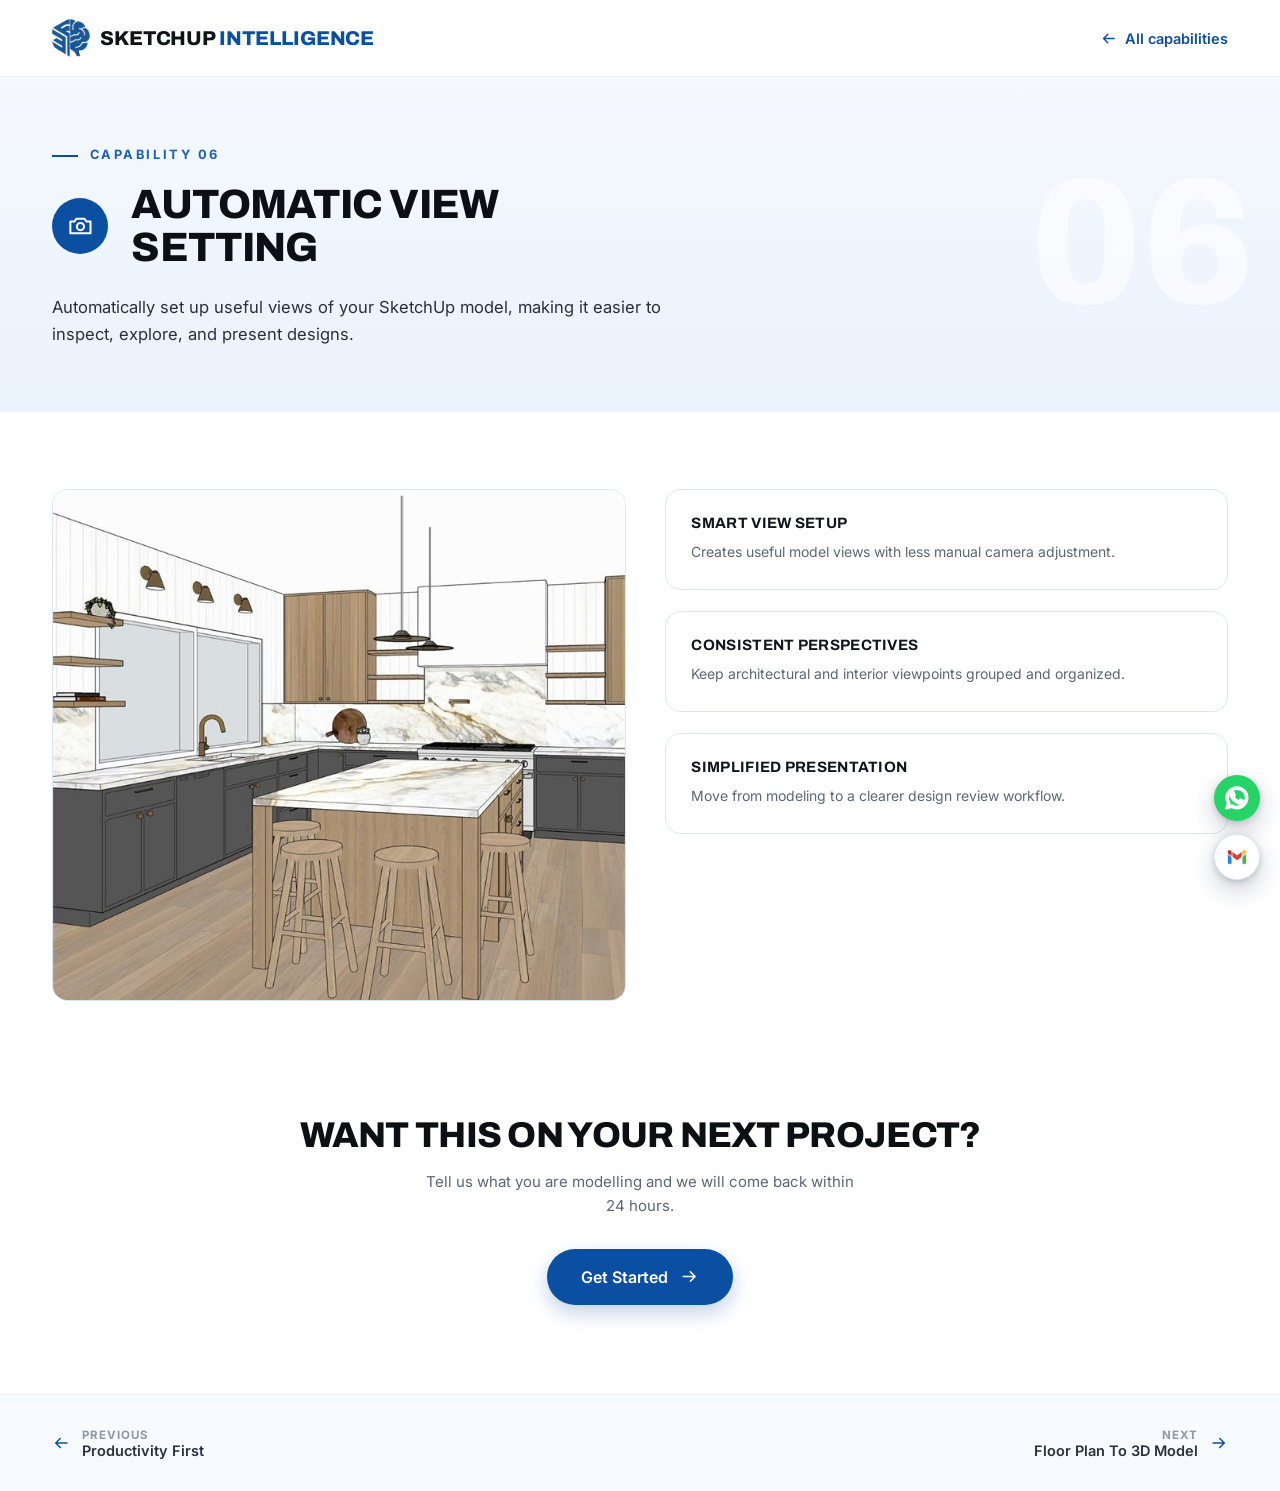
==== capabilities/automatic-view-setting.html @ 6b57ba0d "Use the real WhatsApp and Gmail marks on the shortcuts Both icons now carry their own logo at its ow" ====
<!DOCTYPE html>
<html lang="en">
<head>
<meta charset="UTF-8" />
<meta name="viewport" content="width=device-width, initial-scale=1" />
<title>Automatic View Setting — SketchUp Intelligence</title>
<meta name="description" content="Automatically set up useful views of your SketchUp model, making it easier to inspect, explore, and present designs." />
<link rel="preconnect" href="https://fonts.googleapis.com" />
<link rel="preconnect" href="https://fonts.gstatic.com" crossorigin />
<link href="https://fonts.googleapis.com/css2?family=Archivo:wght@600;700;800;900&family=Inter:wght@400;500;600;700&display=swap" rel="stylesheet" />
<link rel="stylesheet" href="../styles.css" />
<script>
/* Hide reveal targets only while scripting is actually working. If app.js
   never initialises, drop the flag so nothing stays stuck at opacity 0. */
(function (d, w) {
  d.documentElement.className += ' js-reveal';
  w.addEventListener('load', function () {
    setTimeout(function () {
      if (!w.__revealReady) d.documentElement.classList.remove('js-reveal');
    }, 400);
  });
})(document, window);
</script>
</head>
<body class="subpage">

  <header class="sub-header">
    <a class="logo" href="../index.html" data-reveal>
      <img src="../assets/logo.png" alt="" />
      <span class="logo-text">SKETCHUP <span>INTELLIGENCE</span></span>
    </a>

    <a class="back-link" href="../index.html#capabilities" aria-label="Back to all capabilities">
      <svg viewBox="0 0 24 24" aria-hidden="true"><path d="M20 12H5M11 18l-6-6 6-6" /></svg>
      <span>All capabilities</span>
    </a>
  </header>

  <main>
    <section class="cap-hero">
      <span class="cap-watermark" aria-hidden="true">06</span>
      <div class="shell">
        <p class="section-eyebrow" data-reveal><i class="dash"></i>Capability 06</p>
        <div class="cap-head" data-reveal>
          <span class="badge cap-badge">
            <svg viewBox="0 0 24 24" aria-hidden="true"><path d="M3 8.5h3.5L8.5 6h7l2 2.5H21V19H3z" /><circle cx="12" cy="13" r="3.2" /></svg>
          </span>
          <h1 class="section-title">Automatic View Setting</h1>
        </div>
        <p class="cap-lead" data-reveal>Automatically set up useful views of your SketchUp model, making it easier to inspect, explore, and present designs.</p>
      </div>
    </section>

    <section class="cap-body">
      <div class="shell">
        <div class="cap-split">
          <figure class="cap-shot" data-reveal="left">
            <img src="../assets/cap-view-setting.jpg" alt="An interior view of a modelled kitchen, framed ready for presentation" />
          </figure>
          <div class="cap-points is-stacked">
            <article class="cap-point" data-reveal="right">
              <h2>Smart View Setup</h2>
              <p>Creates useful model views with less manual camera adjustment.</p>
            </article>
            <article class="cap-point" data-reveal="right">
              <h2>Consistent Perspectives</h2>
              <p>Keep architectural and interior viewpoints grouped and organized.</p>
            </article>
            <article class="cap-point" data-reveal="right">
              <h2>Simplified Presentation</h2>
              <p>Move from modeling to a clearer design review workflow.</p>
            </article>
          </div>
        </div>
      </div>
    </section>

    <section class="cap-cta">
      <div class="shell">
        <h2 data-reveal>Want this on your next project?</h2>
        <p data-reveal>Tell us what you are modelling and we will come back within 24 hours.</p>
        <a class="btn btn-primary cap-cta-btn" data-reveal href="../index.html#get-started">
          Get Started
          <svg viewBox="0 0 24 24" aria-hidden="true"><path d="M4 12h15M13 6l6 6-6 6" /></svg>
        </a>
      </div>
    </section>

    <nav class="cap-nav">
      <div class="shell">
        <a class="cap-nav-link prev" href="productivity-first.html" data-reveal="left">
          <svg viewBox="0 0 24 24" aria-hidden="true"><path d="M20 12H5M11 18l-6-6 6-6" /></svg>
          <span><em>Previous</em>Productivity First</span>
        </a>
        <a class="cap-nav-link next" href="floor-plan-to-3d-model.html" data-reveal="right">
          <span><em>Next</em>Floor Plan To 3D Model</span>
          <svg viewBox="0 0 24 24" aria-hidden="true"><path d="M4 12h15M13 6l6 6-6 6" /></svg>
        </a>
      </div>
    </nav>
  </main>

  <!-- Floating contact shortcuts, fixed bottom-right on every page.
       WhatsApp is an icon rather than a link until a number exists. -->
  <div class="quick-contact">
    <span class="qc-btn qc-whatsapp" role="img" aria-label="WhatsApp">
      <svg viewBox="0 0 24 24" aria-hidden="true">
        <path fill="#fff" d="M17.47 14.38c-.3-.15-1.75-.86-2.02-.96-.27-.1-.47-.15-.66.15-.2.29-.76.96-.94 1.16-.17.2-.34.22-.64.08-.3-.15-1.25-.46-2.39-1.47-.88-.79-1.48-1.76-1.65-2.05-.17-.3-.02-.46.13-.6.13-.14.3-.35.45-.53.15-.17.2-.29.3-.49.1-.2.05-.37-.02-.52-.08-.15-.67-1.6-.92-2.19-.24-.58-.49-.5-.67-.51h-.57c-.2 0-.52.07-.79.37-.27.3-1.04 1.01-1.04 2.47s1.06 2.87 1.21 3.07c.15.2 2.09 3.19 5.07 4.47.71.3 1.26.49 1.69.63.71.22 1.36.19 1.87.12.57-.09 1.75-.72 1.99-1.41.25-.69.25-1.28.18-1.4-.08-.12-.27-.2-.57-.34z"/>
        <path fill="#fff" d="M12.04 2C6.58 2 2.13 6.45 2.13 11.91c0 1.76.46 3.45 1.32 4.96L2 22l5.25-1.38a9.9 9.9 0 0 0 4.79 1.22h.01c5.46 0 9.9-4.45 9.9-9.91 0-2.65-1.03-5.14-2.9-7.01A9.82 9.82 0 0 0 12.04 2zm0 18.13h-.01a8.2 8.2 0 0 1-4.19-1.15l-.3-.18-3.11.82.83-3.04-.2-.31a8.17 8.17 0 0 1-1.25-4.36c0-4.54 3.7-8.24 8.24-8.24 2.2 0 4.27.86 5.82 2.42a8.19 8.19 0 0 1 2.41 5.83c0 4.54-3.7 8.21-8.24 8.21z"/>
      </svg>
    </span>

    <a class="qc-btn qc-mail" href="../index.html#get-started" aria-label="Email us">
      <svg viewBox="0 0 48 48" aria-hidden="true">
        <path fill="#4caf50" d="M45 16.2l-5 2.75-5 4.75V40h7a3 3 0 0 0 3-3V16.2z"/>
        <path fill="#1e88e5" d="M3 16.2l3.61 1.71L13 23.7V40H6a3 3 0 0 1-3-3V16.2z"/>
        <path fill="#e53935" d="M35 11.2L24 19.45 13 11.2l-1 5.8 1 6.7 11 8.25 11-8.25 1-6.7z"/>
        <path fill="#c62828" d="M3 12.3v3.9l10 7.5V11.2L9.88 8.86A4.3 4.3 0 0 0 7.3 8 4.3 4.3 0 0 0 3 12.3z"/>
        <path fill="#fbc02d" d="M45 12.3v3.9l-10 7.5V11.2l3.12-2.34A4.3 4.3 0 0 1 40.7 8 4.3 4.3 0 0 1 45 12.3z"/>
      </svg>
    </a>
  </div>

  <script src="../app.js"></script>
</body>
</html>
---- styles.css ----
/* ============================================================
   SketchUp Intelligence — landing page
   Reference composition: 1672 x 941.
   `--s` is a scaling unit: every measurement is authored in
   reference pixels as calc(N * var(--s)), so the layout is
   pixel-exact at 1672px and scales proportionally below it.
   ============================================================ */

:root {
  --s: 1px;

  --blue: #0b4fa2;
  --blue-deep: #0a4890;
  --blue-soft: #1a5fb4;
  --badge-bg: #e3eefb;
  --ink: #101418;
  --ink-soft: #2b3038;
  --line: #d9e3f0;

  /* Motion tokens.
     --ease-settle approximates a critically damped spring: it leaves fast
     and eases to rest without overshoot, which is the default Apple reaches
     for on anything that is not carrying a gesture's momentum.
     --ease-soften is its mirror, for the return leg of a reversible
     transition, so out retraces in.
     Durations stand in for "response": ~0.3-0.4s for UI, faster for a press
     because feedback on pointer-down has to feel immediate. */
  --ease-settle: cubic-bezier(0.32, 0.72, 0, 1);
  --ease-soften: cubic-bezier(1, 0, 0.68, 0.28);
  --press: 110ms;
  --quick: 200ms;
  --base: 340ms;
  --slow: 560ms;
  --cross: 1200ms;   /* the claim cards crossing - long enough to follow */
}

@media (max-width: 1680px) {
  :root { --s: calc(100vw / 1672); }
}

* { box-sizing: border-box; }

html, body { margin: 0; padding: 0; }

html {
  /* stop iOS inflating body text when a phone is rotated */
  -webkit-text-size-adjust: 100%;
  text-size-adjust: 100%;
  scroll-behavior: smooth;
}

@media (prefers-reduced-motion: reduce) {
  html { scroll-behavior: auto; }
}

img { max-width: 100%; }

body {
  font-family: "Inter", system-ui, -apple-system, "Segoe UI", sans-serif;
  color: var(--ink);
  background: #fff;
  -webkit-font-smoothing: antialiased;
  text-rendering: optimizeLegibility;
  /* let the face pick its optical size where it offers one */
  font-optical-sizing: auto;
}

a { text-decoration: none; color: inherit; }

/* Interactive baseline.
   touch-action removes the legacy tap delay so a press registers at once,
   and the tap highlight goes because we draw our own press state below. */
a, button, input, textarea, select, summary, [role="button"] {
  touch-action: manipulation;
  -webkit-tap-highlight-color: transparent;
}

/* Feedback on pointer-DOWN, not release: the press is the moment the user
   is asking "did that land?". Scale is compositor-only, so it is free. */
/* Buttons only - the content cards below stay selectable so their text
   can still be copied. */
.btn,
.closing-btn,
.modal-submit,
.fcard-go,
.modal-close,
.logo {
  -webkit-user-select: none;
  user-select: none;
}

.btn:active,
.closing-btn:active,
.modal-submit:active,
.fcard-go:active {
  transform: scale(0.96);
  transition-duration: var(--press);
}

.fcard:active,
.claim:active,
.cap-point:active {
  transform: scale(0.992);
  transition-duration: var(--press);
}

.logo:active,
.back-link:active,
.cap-nav-link:active,
.modal-close:active {
  transform: scale(0.97);
  transition: transform var(--press) var(--ease-settle);
}

/* A visible ring for keyboard users only, never on mouse press. */
:focus-visible {
  outline: 2px solid var(--blue);
  outline-offset: 3px;
  border-radius: 4px;
}

.closing-btn:focus-visible,
.site-footer .logo:focus-visible { outline-color: #fff; }

/* form fields already show focus through their border and ring - a second
   outline on top would be two indicators for one state */
.field input:focus-visible,
.field textarea:focus-visible { outline: none; }

svg {
  fill: none;
  stroke: currentColor;
  stroke-width: 1.8;
  stroke-linecap: round;
  stroke-linejoin: round;
}

/* ---------------- page shell ---------------- */

.page {
  position: relative;
  width: 100%;
  height: calc(860 * var(--s));
  overflow: hidden;
  background: #fff;
}

.bg-curves {
  position: absolute;
  inset: 0;
  width: 100%;
  height: 100%;
  z-index: 0;
}

.bg-curves path { stroke: none; }

.hero-art {
  position: absolute;
  top: 0;
  right: 0;
  width: calc(937 * var(--s));
  z-index: 1;
  pointer-events: none;
}

/* the artwork keeps the original 937x795 slot; the portrait source is
   cropped to fill it, biased downward so the window and seating both read */
.hero-art .backdrop {
  display: block;
  width: 100%;
  aspect-ratio: 937 / 795;
  object-fit: cover;
  object-position: center 62%;
  /* soft fade into the white page, as the previous artwork had */
  -webkit-mask-image: linear-gradient(to right, transparent 0, #000 calc(90 * var(--s)));
  mask-image: linear-gradient(to right, transparent 0, #000 calc(90 * var(--s)));
}

/* The mascot lives in the copy column now, so that on narrow screens it can
   simply follow the button. On desktop it is lifted out of the flow and
   placed against the artwork's left edge, on the same ground line as before:
   x 568 = the artwork's left edge (735) minus his width (167), and
   y 485 = the artwork's base (795) minus his height (310). */
.hero .mascot {
  position: absolute;
  left: calc(568 * var(--s));
  top: calc(485 * var(--s));
  width: calc(167 * var(--s));
  height: auto;
}

/* ---------------- header ---------------- */

.header {
  position: absolute;
  top: 0;
  left: 0;
  right: 0;
  z-index: 5;
  display: flex;
  align-items: center;
  height: calc(128 * var(--s));
  padding: 0 calc(68 * var(--s));
}

.logo {
  display: flex;
  align-items: center;
  gap: calc(14 * var(--s));
  margin-right: auto;
  font-family: "Archivo", sans-serif;
  font-weight: 800;
  font-size: calc(29 * var(--s));
  letter-spacing: -0.007em;
  color: var(--ink);
  white-space: nowrap;
}

.logo img {
  width: calc(58 * var(--s));
  height: calc(58 * var(--s));
  object-fit: contain;
  flex: none;
}

.logo-text span { color: var(--blue); }

/* ---------------- buttons ---------------- */

.btn {
  display: inline-flex;
  align-items: center;
  justify-content: center;
  gap: calc(14 * var(--s));
  height: calc(62 * var(--s));
  padding: 0 calc(44 * var(--s));
  border-radius: 999px;
  font-size: calc(17 * var(--s));
  font-weight: 600;
  white-space: nowrap;
  cursor: pointer;
  transition: transform var(--quick) var(--ease-settle), box-shadow var(--quick) var(--ease-settle), background-color var(--quick) var(--ease-settle);
}

.btn svg {
  width: calc(20 * var(--s));
  height: calc(20 * var(--s));
  stroke-width: 2;
  flex: none;
}

.btn-primary {
  background: var(--blue);
  color: #fff;
  box-shadow: 0 calc(10 * var(--s)) calc(26 * var(--s)) rgba(11, 79, 162, .26);
}

.btn-primary:hover {
  background: var(--blue-deep);
  transform: translateY(calc(-2 * var(--s)));
  box-shadow: 0 calc(14 * var(--s)) calc(32 * var(--s)) rgba(11, 79, 162, .34);
}

/* ---------------- hero copy ---------------- */

.hero {
  position: relative;
  z-index: 3;
  padding: calc(176 * var(--s)) 0 0 calc(68 * var(--s));
  max-width: calc(760 * var(--s));
}

.eyebrow {
  display: flex;
  align-items: center;
  gap: calc(22 * var(--s));
  margin: 0;
  font-size: calc(14.5 * var(--s));
  font-weight: 700;
  letter-spacing: 0.22em;
  text-transform: uppercase;
  color: var(--blue-soft);
}

.eyebrow .rule {
  width: calc(104 * var(--s));
  height: calc(1.6 * var(--s));
  background: #a9c6e6;
}

h1 {
  margin: calc(26 * var(--s)) 0 0;
  font-family: "Archivo", sans-serif;
  font-weight: 800;
  font-size: calc(81 * var(--s));
  line-height: 1.04;
  letter-spacing: -0.026em;
  text-transform: uppercase;
  color: #0c0f13;
}

h1 em {
  font-style: normal;
  color: var(--blue);
}

.lede {
  margin: calc(24 * var(--s)) 0 0;
  font-size: calc(19 * var(--s));
  line-height: 1.62;
  color: var(--ink-soft);
}

.cta-row {
  display: flex;
  align-items: center;
  gap: calc(28 * var(--s));
  margin-top: calc(34 * var(--s));
}

/* ---------------- icon badge (used by the feature cards) ---------------- */

.badge {
  display: inline-flex;
  align-items: center;
  justify-content: center;
  width: 48px;
  height: 48px;
  border-radius: 50%;
  background: var(--badge-bg);
  color: var(--blue);
  flex: none;
}

.badge svg { width: 23px; height: 23px; }

/* ============================================================
   Tablet / mobile — stacked layout
   ============================================================ */

@media (max-width: 1024px) {
  :root { --s: 1px; }

  /* the desktop composition is absolutely positioned, so on mobile the
     page becomes a flex column and each block is re-ordered explicitly */
  .page {
    display: flex;
    flex-direction: column;
    height: auto;
    /* y stays visible so the sticky header keeps working; x is clipped so
       the artwork's slide-in cannot raise a horizontal scrollbar */
    overflow: visible;
    overflow-x: clip;
    padding-bottom: 56px;
  }

  .bg-curves { display: none; }

  /* on narrow screens the artwork leads, then the copy and the button */
  .header   { order: 1; }
  .hero-art { order: 2; }
  .hero     { order: 3; }

  .header {
    position: sticky;
    top: 0;
    height: 72px;
    padding: 0 20px;
    background: rgba(255, 255, 255, .92);
    backdrop-filter: blur(20px) saturate(180%);
    border-bottom: 1px solid #edf2f8;
  }

  /* min-height only grows the hit area; the header centres it, so nothing moves */
  .logo { font-size: 20px; gap: 10px; min-height: 44px; }
  .logo img { width: 40px; height: 40px; }

  .hero {
    max-width: none;
    padding: 30px 20px 0;   /* sits under the artwork now, not above it */
  }

  .eyebrow {
    font-size: 12px;
    letter-spacing: 0.21em;
    gap: 14px;
  }

  .eyebrow .rule { width: 60px; height: 1.5px; }

  h1 {
    margin-top: 18px;
    font-size: clamp(38px, 10.4vw, 62px);
    letter-spacing: -0.025em;
  }

  h1 br { display: none; }

  .lede {
    margin-top: 18px;
    font-size: 16px;
  }

  .lede br { display: none; }

  .cta-row {
    flex-wrap: wrap;
    gap: 14px;
    margin-top: 28px;
  }

  .btn {
    height: 54px;
    padding: 0 26px;
    font-size: 15px;
  }

  .hero-art {
    position: relative;
    width: 100%;
    max-width: 620px;
    margin: 0 auto;   /* leads the section, so it sits under the header */
  }

  /* centred on mobile, so the one-sided fade would look lopsided */
  .hero-art .backdrop {
    -webkit-mask-image: none;
    mask-image: none;
  }

  /* back into the flow, directly under the Get Started button, centred
     across the column rather than hanging off its left edge */
  .hero .mascot {
    position: static;
    display: block;
    width: clamp(150px, 42vw, 215px);
    margin: clamp(18px, 5vw, 30px) auto 0;
  }

  .badge { width: 42px; height: 42px; }
  .badge svg { width: 20px; height: 20px; }
}

@media (max-width: 480px) {
}

/* small phones: the logo lockup is nowrap, so it sets the minimum width
   the header can take — scale it down rather than let it overflow */
@media (max-width: 420px) {
  .header { padding: 0 16px; }

  .logo { font-size: 16px; gap: 8px; }
  .logo img { width: 32px; height: 32px; }

  .hero { padding: 32px 16px 0; }

  .eyebrow { font-size: 11px; letter-spacing: 0.17em; gap: 10px; }
  .eyebrow .rule { width: 38px; }

  h1 { font-size: clamp(32px, 9.8vw, 44px); }

  .lede { font-size: 15px; margin-top: 16px; }
}

/* narrowest phones: the rule pushes the eyebrow onto a second line */
@media (max-width: 359px) {
  .eyebrow .rule { display: none; }
}

/* ============================================================
   Content sections below the hero

   These use ordinary responsive CSS rather than the hero's fixed
   --s composition. The side gutter is 4.07vw, which is the hero's
   68/1672 gutter expressed as a percentage, so the left edges line
   up with the headline at every width.
   ============================================================ */

/* Horizontal only, deliberately longhand: the `padding` shorthand would also
   zero the top and bottom, silently wiping the vertical padding that
   individual shells (.closing-grid, the footer, the capability nav) set for
   themselves. */
.shell {
  padding-left: clamp(20px, 4.07vw, 68px);
  padding-right: clamp(20px, 4.07vw, 68px);
}

.section-eyebrow {
  margin: 0;
  font-size: clamp(11px, 1vw, 14px);
  font-weight: 700;
  letter-spacing: 0.2em;
  text-transform: uppercase;
  color: var(--blue-soft);
}

.section-title {
  margin: clamp(14px, 1.6vw, 24px) 0 0;
  font-family: "Archivo", sans-serif;
  font-weight: 800;
  font-size: clamp(30px, 4.1vw, 64px);
  line-height: 1.05;
  letter-spacing: -0.022em;
  text-transform: uppercase;
  color: #0c0f13;
}

/* ---------------- 02 · introduction ---------------- */

.intro {
  position: relative;
  /* clip, not hidden: `hidden` would make this a scroll container and the
     pinned .intro-stick inside would have nothing to stick against. */
  overflow: clip;
  padding: clamp(68px, 8.5vw, 136px) 0 clamp(68px, 8vw, 124px);
  background: linear-gradient(180deg, #fff 0%, #fbfdff 62%, #f4f9fe 100%);
}

/* soft blue bloom behind the heading */
.intro-glow {
  position: absolute;
  top: -22%;
  right: -10%;
  width: min(760px, 62vw);
  aspect-ratio: 1;
  border-radius: 50%;
  background: radial-gradient(circle, rgba(11, 79, 162, .13) 0%, rgba(11, 79, 162, 0) 68%);
  pointer-events: none;
}

/* oversized brand mark, barely there */
.intro-mark {
  position: absolute;
  right: clamp(-60px, -3vw, -20px);
  bottom: clamp(-40px, -2vw, -10px);
  width: min(360px, 30vw);
  opacity: .05;
  pointer-events: none;
}

.intro .shell { position: relative; }

/* small rule that leads into the eyebrow */
.section-eyebrow .dash {
  display: inline-block;
  width: clamp(18px, 2vw, 34px);
  height: 2px;
  margin-right: 12px;
  vertical-align: middle;
  background: var(--blue);
}

.intro .section-title em {
  font-style: normal;
  color: var(--blue);
}

.intro-grid {
  display: grid;
  grid-template-columns: minmax(0, 1.05fr) minmax(0, 1fr);
  gap: clamp(24px, 4vw, 72px);
  align-items: start;
}

.intro-body {
  padding-top: clamp(8px, 1.4vw, 20px);
  padding-left: clamp(18px, 1.8vw, 30px);
  border-left: 2px solid #cfe0f5;
}

.intro-body p {
  margin: 0;
  max-width: 56ch;
  font-size: clamp(15px, 1.12vw, 19px);
  line-height: 1.68;
  color: var(--ink-soft);
}

.claims {
  display: grid;
  grid-template-columns: repeat(2, minmax(0, 1fr));
  gap: clamp(14px, 1.5vw, 24px);
  /* reined in from the full shell width - at 1500px the pair was running
     most of the screen, which made two short lines of text look stranded */
  max-width: 1040px;
  /* longhand, not a shorthand - `margin: 0 auto` here would silently wipe
     the top margin the section depends on */
  margin-top: clamp(40px, 5vw, 76px);
  margin-left: auto;
  margin-right: auto;
}

.claim {
  display: flex;
  align-items: center;
  gap: clamp(13px, 1.25vw, 20px);
  margin: 0;
  padding: clamp(17px, 1.65vw, 26px) clamp(18px, 1.8vw, 28px);
  border: 1px solid #dbe6f5;
  border-radius: clamp(12px, 1.05vw, 17px);
  /* a touch of gradient rather than flat white, so the card reads as a
     surface against the section's own wash */
  background: linear-gradient(180deg, #fff 0%, #fafcff 100%);
  /* resting shadow: a hairline to seat it, a wide soft one to float it */
  box-shadow: 0 1px 2px rgba(16, 36, 64, .04), 0 8px 20px rgba(16, 36, 64, .055);
  transition: background-color var(--base) var(--ease-settle), border-color var(--base) var(--ease-settle),
              transform var(--base) var(--ease-settle), box-shadow var(--base) var(--ease-settle);
}

.claim:hover {
  background: #f2f7fe;
  border-color: #b9d2f0;
  transform: translateY(-3px);
  box-shadow: 0 2px 4px rgba(11, 79, 162, .06), 0 16px 34px rgba(11, 79, 162, .13);
}

.claim-icon {
  display: inline-flex;
  align-items: center;
  justify-content: center;
  width: clamp(40px, 2.85vw, 50px);
  height: clamp(40px, 2.85vw, 50px);
  border-radius: 50%;
  /* lit from above, and casting its own small shadow, so the disc sits on
     the card rather than being painted onto it */
  background: linear-gradient(160deg, #1a66c7 0%, var(--blue) 55%, #09407f 100%);
  box-shadow: 0 4px 10px rgba(11, 79, 162, .3);
  color: #fff;
  flex: none;
  transition: transform var(--base) var(--ease-settle), box-shadow var(--base) var(--ease-settle);
}

.claim:hover .claim-icon {
  transform: scale(1.06);
  box-shadow: 0 6px 16px rgba(11, 79, 162, .38);
}

.claim-icon svg {
  width: clamp(19px, 1.4vw, 23px);
  height: clamp(19px, 1.4vw, 23px);
}

.claim h3 {
  margin: 0;
  font-family: "Archivo", sans-serif;
  font-weight: 700;
  font-size: clamp(15px, 1.3vw, 21px);
  line-height: 1.22;
  letter-spacing: -0.012em;
  text-transform: uppercase;
  color: #11161d;
}

/* ---------------- 03 · capabilities ---------------- */

.features {
  padding: clamp(64px, 8vw, 128px) 0 clamp(72px, 9vw, 140px);
  background: linear-gradient(180deg, #f5f9fe 0%, #eef4fc 100%);
}

/* The card stack.
   Cards stay siblings of one another - that is what lets each stay pinned
   while the next scrolls over it, so the pile builds and holds. Each card
   pins a little lower than the one before, leaving its icon and number
   showing. The section heading above is untouched. */
.fgrid {
  display: block;
  max-width: 860px;
  margin: clamp(34px, 4vw, 64px) auto 0;
}


.fcard {
  position: sticky;
  display: flex;
  flex-direction: column;
  /* tight at the top so the icon-and-number row sits inside the strip that
     stays visible once the next card covers this one */
  padding: clamp(18px, 1.7vw, 26px) clamp(28px, 3vw, 52px) clamp(30px, 3vw, 46px);
  /* substantial panels, as in the reference, where each card fills most of
     the viewport rather than reading as a summary tile */
  min-height: clamp(290px, 44vh, 410px);
  margin-bottom: clamp(44px, 5vh, 80px);
  border: 1px solid #dbe6f5;
  border-radius: clamp(14px, 1.2vw, 20px);
  background: #fff;
  /* a resting shadow so each layer separates from the one beneath it */
  box-shadow: 0 -2px 10px rgba(16, 36, 64, .05), 0 16px 38px rgba(16, 36, 64, .10);
  transition: background-color var(--base) var(--ease-settle), border-color var(--base) var(--ease-settle),
              transform var(--base) var(--ease-settle), box-shadow var(--base) var(--ease-settle);
}

.fcard:last-child { margin-bottom: 0; }

/* Each card pins 64px lower than the one before, so the pile shows every
   icon and number down to the live card. Cards deeper in the pile sit
   fractionally smaller so the stacked edges taper away. */
.fcard:nth-child(1) { top: clamp(78px, 11vh, 120px);              transform: scale(.962); }
.fcard:nth-child(2) { top: calc(clamp(78px, 11vh, 120px) +  64px); transform: scale(.970); }
.fcard:nth-child(3) { top: calc(clamp(78px, 11vh, 120px) + 128px); transform: scale(.978); }
.fcard:nth-child(4) { top: calc(clamp(78px, 11vh, 120px) + 192px); transform: scale(.986); }
.fcard:nth-child(5) { top: calc(clamp(78px, 11vh, 120px) + 256px); transform: scale(.993); }
.fcard:nth-child(6) { top: calc(clamp(78px, 11vh, 120px) + 320px); transform: none; }

/* after the per-card rules so it wins */
.fgrid .fcard:hover { transform: scale(1) translateY(-4px); }

/* Alternating tone. In the reference the cards run light, dark, light, and
   that contrast is what makes the layers legible as they pile up - six
   identical white panels read as blank strips. These are the brand blue and
   white, so the palette does not change. */
.fcard:nth-child(even) {
  background: var(--blue);
  border-color: var(--blue);
}

.fcard:nth-child(even) h3 { color: #fff; }
.fcard:nth-child(even) p { color: #c8dcf6; }
.fcard:nth-child(even) .fcard-num { color: rgba(255, 255, 255, .45); }

.fcard:nth-child(even) .badge {
  background: rgba(255, 255, 255, .16);
  color: #fff;
}

/* ghost button on the dark panels - the base pill is white-on-white here */
.fcard:nth-child(even) .fcard-go {
  background: transparent;
  border-color: rgba(255, 255, 255, .5);
  color: #fff;
}

.fcard:nth-child(even):hover { background: #0a4890; }

.fcard:nth-child(even):hover .fcard-go,
.fcard:nth-child(even) .fcard-go:hover {
  background: #fff;
  border-color: #fff;
  color: var(--blue);
}

/* the panels are tall now, so the type inside grows to match */
.fcard h3 { font-size: clamp(17px, 1.5vw, 24px); }
.fcard p { font-size: clamp(14.5px, 1.1vw, 17px); max-width: 52ch; }

/* pushes the button to the bottom of the panel */
.fcard p { flex: 1; }

/* a labelled pill rather than a bare arrow, as the reference cards use */
.fcard-go {
  align-self: flex-start;
  display: inline-flex;
  align-items: center;
  justify-content: center;
  gap: 10px;
  height: clamp(44px, 3.4vw, 52px);
  padding: 0 clamp(18px, 1.6vw, 26px);
  margin-top: clamp(18px, 1.6vw, 26px);
  border: 1.5px solid #cfe0f5;
  border-radius: 999px;
  background: #fff;
  color: var(--blue);
  font-size: clamp(12.5px, .95vw, 14px);
  font-weight: 600;
  letter-spacing: .06em;
  text-transform: uppercase;
  white-space: nowrap;
  transition: background-color var(--base) var(--ease-settle), border-color var(--base) var(--ease-settle),
              color var(--base) var(--ease-settle), transform var(--base) var(--ease-settle);
}

.fcard-go svg { width: 19px; height: 19px; stroke-width: 2; }

.fcard:hover .fcard-go,
.fcard-go:hover {
  background: var(--blue);
  border-color: var(--blue);
  color: #fff;
}

.fcard:hover .fcard-go { transform: translateX(4px); }

.fcard:hover {
  background: #e8f1fd;
  border-color: #b9d2f0;
  transform: translateY(-4px);
  box-shadow: 0 18px 38px rgba(11, 79, 162, .13);
}

.fcard-head {
  display: flex;
  align-items: center;
  justify-content: space-between;
  gap: 14px;
}

.fcard .badge {
  width: clamp(44px, 3.2vw, 54px);
  height: clamp(44px, 3.2vw, 54px);
  background: var(--badge-bg);
  transition: background-color var(--base) var(--ease-settle);
}

.fcard:hover .badge { background: #fff; }

.fcard .badge svg {
  width: clamp(21px, 1.5vw, 25px);
  height: clamp(21px, 1.5vw, 25px);
}

.fcard-num {
  font-family: "Archivo", sans-serif;
  font-weight: 800;
  font-size: clamp(22px, 1.9vw, 30px);
  line-height: 1;
  color: #c3d6ee;
  transition: color var(--base) var(--ease-settle);
}

.fcard:hover .fcard-num { color: var(--blue); }

.fcard h3 {
  margin: clamp(20px, 1.8vw, 30px) 0 0;
  font-family: "Archivo", sans-serif;
  font-weight: 700;
  font-size: clamp(15px, 1.18vw, 19px);
  line-height: 1.35;
  letter-spacing: 0.02em;
  text-transform: uppercase;
  color: #11161d;
}

.fcard h3 i { font-style: normal; color: var(--blue); }

.fcard p {
  margin: clamp(10px, 1vw, 14px) 0 0;
  font-size: clamp(14px, 1.02vw, 16px);
  line-height: 1.6;
  color: #5c6672;
}

/* ---------------- 04 · why ---------------- */

.why {
  padding: clamp(64px, 8vw, 128px) 0 clamp(72px, 9vw, 136px);
  background: #fff;
}

.why .section-title em { font-style: normal; color: var(--blue); }

.why-grid {
  display: grid;
  grid-template-columns: repeat(4, minmax(0, 1fr));
  gap: clamp(20px, 2.4vw, 42px);
  margin-top: clamp(40px, 4.6vw, 72px);
}

/* editorial rather than boxed, so it reads differently to the
   capability cards without leaving the design language */
.why-item {
  padding-top: clamp(18px, 1.8vw, 28px);
  border-top: 2px solid #dde7f4;
  transition: border-color var(--base) var(--ease-settle);
}

.why-item:hover { border-top-color: var(--blue); }

.why-num {
  display: block;
  font-family: "Archivo", sans-serif;
  font-weight: 800;
  font-size: clamp(28px, 2.6vw, 42px);
  line-height: 1;
  color: #c3d6ee;
  transition: color var(--base) var(--ease-settle);
}

.why-item:hover .why-num { color: var(--blue); }

.why-item h3 {
  margin: clamp(16px, 1.6vw, 26px) 0 0;
  font-family: "Archivo", sans-serif;
  font-weight: 700;
  font-size: clamp(15px, 1.2vw, 19px);
  line-height: 1.3;
  letter-spacing: 0.02em;
  text-transform: uppercase;
  color: #11161d;
}

.why-item p {
  margin: clamp(9px, .9vw, 13px) 0 0;
  font-size: clamp(14px, 1.02vw, 16px);
  line-height: 1.6;
  color: #5c6672;
}

/* ---------------- final CTA + footer ---------------- */

.closing {
  position: relative;
  overflow: hidden;
  background: linear-gradient(135deg, #072347 0%, #0a3c7d 55%, #0b4fa2 100%);
  color: #fff;
}

.closing-glow {
  position: absolute;
  top: -40%;
  left: 40%;
  width: min(900px, 80vw);
  aspect-ratio: 1;
  border-radius: 50%;
  background: radial-gradient(circle, rgba(120, 180, 255, .20) 0%, rgba(120, 180, 255, 0) 68%);
  pointer-events: none;
}

.closing-grid {
  position: relative;
  display: grid;
  grid-template-columns: minmax(0, 1fr) auto;
  gap: clamp(24px, 3vw, 64px);
  align-items: end;
  padding-top: clamp(64px, 7.5vw, 120px);
}

.closing-copy { padding-bottom: clamp(32px, 4vw, 64px); }

.closing h2 {
  margin: 0;
  max-width: 20ch;
  font-family: "Archivo", sans-serif;
  font-weight: 800;
  font-size: clamp(28px, 3.6vw, 58px);
  line-height: 1.08;
  letter-spacing: -0.022em;
  text-transform: uppercase;
}

/* inline now that it is part of the one remaining sentence */
.closing h2 em {
  font-style: normal;
  color: #8fc0f7;
}

.closing-copy p {
  margin: clamp(18px, 2vw, 28px) 0 0;
  max-width: 46ch;
  font-size: clamp(15px, 1.2vw, 20px);
  line-height: 1.6;
  color: #c2d8f2;
}

.closing-btn {
  display: inline-flex;
  align-items: center;
  justify-content: center;
  gap: 12px;
  height: 58px;
  margin-top: clamp(26px, 2.8vw, 40px);
  padding: 0 36px;
  border-radius: 999px;
  background: #fff;
  color: var(--blue);
  font-size: 16px;
  font-weight: 700;
  transition: transform var(--quick) var(--ease-settle), box-shadow var(--quick) var(--ease-settle), background-color var(--quick) var(--ease-settle);
}

.closing-btn:hover {
  background: #eaf2fd;
  transform: translateY(-2px);
  box-shadow: 0 16px 34px rgba(0, 0, 0, .26);
}

.closing-btn svg { width: 19px; height: 19px; stroke-width: 2; }

/* wider than the hero mascot because this artwork includes the lightbulb
   above his hand, so the figure itself sits smaller in the frame */
.closing-mascot {
  display: block;
  width: clamp(200px, 23vw, 360px);
  align-self: end;
  filter: drop-shadow(0 22px 40px rgba(0, 0, 0, .35));
}

.site-footer {
  position: relative;
  border-top: 1px solid rgba(255, 255, 255, .22);
}

/* just the lockup and the notice now, on one line */
.site-footer .shell {
  display: flex;
  flex-wrap: wrap;
  align-items: center;
  justify-content: space-between;
  gap: 12px clamp(20px, 3vw, 48px);
  padding-top: 26px;
  padding-bottom: 26px;
}

/* the mark is a solid blue PNG; invert it to sit on the dark panel */
.site-footer .logo {
  font-size: 19px;
  gap: 10px;
  min-height: 44px;
  color: #fff;
}

.site-footer .logo img {
  width: 34px;
  height: 34px;
  filter: brightness(0) invert(1);
}

.site-footer .logo-text span { color: #8fc0f7; }

.footer-note {
  margin: 0;
  font-size: 13px;
  color: #93b3dc;
}

/* ---------------- scroll reveal ---------------- */

/* Scoped to .js-reveal, which an inline script sets. Without JS the
   content is simply visible rather than stuck at opacity 0. */
.js-reveal [data-reveal] {
  opacity: 0;
  transform: translateY(22px);
  transition: opacity var(--slow) var(--ease-settle), transform var(--slow) var(--ease-settle);
  will-change: opacity, transform;
}

/* direction variants, so two-column blocks converge rather than all
   sliding the same way */
.js-reveal [data-reveal="left"]  { transform: translateX(-34px); }
.js-reveal [data-reveal="right"] { transform: translateX(34px); }
.js-reveal [data-reveal="zoom"]  { transform: scale(.94); }

/* The two claim cards cross as they arrive - the left one travels in from
   the right, the right one from the left - so they start well outside their
   final positions rather than nudging in. The intro section clips its
   overflow, so the travel cannot raise a scrollbar.

   They also take longer than the other reveals - the crossing is the point,
   so it wants to be watched rather than snapped through. This is the timed
   fallback; where scroll-driven animation is available the block further
   down replaces it with the pinned, diagonal version. */
.js-reveal .claim[data-reveal="left"]  { transform: translateX(-160px); }
.js-reveal .claim[data-reveal="right"] { transform: translateX(160px); }

.js-reveal .claim[data-reveal] {
  transition: opacity var(--cross) var(--ease-settle),
              transform var(--cross) var(--ease-settle);
}

@media (max-width: 680px) {
  /* stacked at this width, so crossing means nothing - they just rise */
  .js-reveal .claim[data-reveal="left"],
  .js-reveal .claim[data-reveal="right"] { transform: translateY(24px); }
}

/* ---------------- 01 / About: pinned diagonal entry ---------------- */

/* The section holds still for a stretch of scrolling, and the two claim
   cards fly in from the bottom corners - outside the frame, diagonally -
   tied to how far through that hold you are. Scrubbing the scrollbar
   scrubs the animation, because it is the scroll position driving it.

   The flight itself is written in app.js, not as a CSS scroll timeline: the
   script owns the cards' transform so the same code runs everywhere, and so
   it can be measured. This block only builds the runway it scrubs against.

   Needs a viewport with room to be pinned in, so phones and short windows
   keep the ordinary timed reveal above. */
@media (min-width: 681px) and (min-height: 640px) {
  .intro { padding-top: 0; padding-bottom: 0; }

  /* the runway: the extra height over 100vh is how long the hold lasts */
  .intro-pin { height: 200vh; }

  .intro-stick {
    position: sticky;
    top: 0;
    display: flex;
    align-items: center;
    min-height: 100vh;
    padding: clamp(24px, 2.6vw, 44px) 0;
    box-sizing: border-box;
  }

  .intro-stick > .shell { width: 100%; }

  /* While a card is mid-flight the script writes transform every frame, so
     a transition on it would fight the scrub. Colour and shadow still ease,
     and once a card lands the script drops the inline transform, which
     hands the hover lift back. */
  .claim[data-flying] {
    transition: background-color var(--base) var(--ease-settle),
                border-color var(--base) var(--ease-settle),
                box-shadow var(--base) var(--ease-settle);
  }

  @media (prefers-reduced-motion: reduce) {
    /* no pin, no flight - the section behaves like any other */
    .intro { padding-top: clamp(68px, 8.5vw, 136px); padding-bottom: clamp(68px, 8vw, 124px); }
    .intro-pin { height: auto; }
    .intro-stick { position: static; display: block; min-height: 0; padding: 0; }
  }
}

/* The capability cards carry no entry reveal - the sticky stack is their
   animation, and a reveal transform would overwrite the pile's taper. */

.js-reveal [data-reveal].in {
  opacity: 1;
  transform: none;
  will-change: auto;
}

/* decorative layers drift a little against the scroll; the script sets
   --py and nothing moves if it never runs */
[data-parallax] { transform: translate3d(0, var(--py, 0px), 0); }

@media (max-width: 1024px) {
  .intro-grid { grid-template-columns: 1fr; }

  /* shallower viewport: tighter pile and a smaller step */
  .fgrid { max-width: none; }
  .fcard { margin-bottom: clamp(32px, 4vh, 56px); }
  .fcard:nth-child(1) { top: clamp(68px, 9vh, 92px); }
  .fcard:nth-child(2) { top: calc(clamp(68px, 9vh, 92px) +  52px); }
  .fcard:nth-child(3) { top: calc(clamp(68px, 9vh, 92px) + 104px); }
  .fcard:nth-child(4) { top: calc(clamp(68px, 9vh, 92px) + 156px); }
  .fcard:nth-child(5) { top: calc(clamp(68px, 9vh, 92px) + 208px); }
  .fcard:nth-child(6) { top: calc(clamp(68px, 9vh, 92px) + 260px); }
  .why-grid { grid-template-columns: repeat(2, minmax(0, 1fr)); }
  .intro-mark { width: 220px; opacity: .04; }
}

@media (max-width: 860px) {
  /* mascot would squeeze the headline below this, so he steps aside */
  .closing-grid { grid-template-columns: 1fr; }
  /* centred: pinning him right left a dead column beside him once the grid
     collapsed to one column */
  .closing-mascot {
    justify-self: center;
    width: clamp(190px, 44vw, 270px);
    margin-top: clamp(14px, 3vw, 28px);
  }
  .closing-copy { padding-bottom: 0; }
  .closing h2 { max-width: none; }
  /* keeps his feet off the footer rule */
  .closing-grid { padding-bottom: clamp(26px, 5vw, 40px); }
}

@media (max-width: 680px) {
  .claims { grid-template-columns: 1fr; }
  .why-grid { grid-template-columns: 1fr; gap: 0; }
  .why-item { padding-bottom: clamp(18px, 2vw, 26px); }

  /* the section above was ending on a large empty band before the panel */
  .why { padding-bottom: clamp(44px, 7vw, 72px); }

  /* footer stacks: lockup, then the notice beneath it, with enough room
     between the two that they read as separate lines rather than one block */
  .site-footer .shell {
    flex-direction: column;
    align-items: flex-start;
    gap: 20px;
    padding-top: 32px;
    padding-bottom: 36px;
  }

  .footer-note {
    font-size: 12.5px;
    line-height: 1.55;
  }
}

@media (max-width: 420px) {
  /* horizontal only - see the note on .shell above */
  .shell { padding-left: 16px; padding-right: 16px; }

  /* the footer lockup is nowrap and larger than the header's, so it is the
     first thing to get clipped on a 320px screen */
  .site-footer .logo { font-size: 16px; gap: 8px; }
  .site-footer .logo img { width: 30px; height: 30px; }
}

@media (prefers-reduced-motion: reduce) {
  .js-reveal [data-reveal],
  .js-reveal [data-reveal="left"],
  .js-reveal [data-reveal="right"],
  .js-reveal [data-reveal="zoom"],
  .js-reveal .claim[data-reveal],
  .js-reveal .claim[data-reveal="left"],
  .js-reveal .claim[data-reveal="right"] { transition: none; opacity: 1; transform: none; }
  [data-parallax] { transform: none; }
  .fcard, .claim { transition: background-color var(--quick) var(--ease-settle); }
  .fcard:hover, .claim:hover { transform: none; box-shadow: none; }
  .closing-btn:hover { transform: none; }

  /* the stack is scroll-driven motion, so unstack it into a plain list */
  .fcard { position: static; transform: none; margin-bottom: clamp(16px, 2vw, 28px); }

  /* reduced motion is not "no feedback": keep the colour change on press,
     drop only the movement */
  .btn:active, .closing-btn:active, .modal-submit:active, .fcard-go:active,
  .fcard:active, .claim:active, .cap-point:active,
  .logo:active, .back-link:active, .cap-nav-link:active, .modal-close:active {
    transform: none;
  }

  .modal-backdrop, .modal-card,
  .modal.is-closing .modal-backdrop,
  .modal.is-closing .modal-card { animation: none; }
}

/* Translucent chrome becomes frosted-solid rather than see-through. */
@media (prefers-reduced-transparency: reduce) {
  .header,
  .sub-header {
    background: #fff;
    -webkit-backdrop-filter: none;
    backdrop-filter: none;
  }

  .modal-backdrop {
    background: rgba(10, 14, 22, .88);
    -webkit-backdrop-filter: none;
    backdrop-filter: none;
  }
}

/* ============================================================
   Capability detail pages (capabilities/*.html)
   ============================================================ */

.subpage { background: #fff; }

.sub-header {
  position: sticky;
  top: 0;
  z-index: 20;
  display: flex;
  align-items: center;
  justify-content: space-between;
  gap: 20px;
  padding: 16px clamp(20px, 4.07vw, 68px);
  background: rgba(255, 255, 255, .92);
  backdrop-filter: blur(20px) saturate(180%);
  -webkit-backdrop-filter: blur(20px) saturate(180%);
  border-bottom: 1px solid #eaf0f8;
}

/* the home page sizes the logo from --s; here it is a fixed size */
.subpage .logo { font-size: 20px; gap: 10px; min-height: 44px; }
.subpage .logo img { width: 38px; height: 38px; }

.back-link {
  display: inline-flex;
  align-items: center;
  gap: 8px;
  min-height: 44px;
  font-size: 14.5px;
  font-weight: 600;
  color: var(--blue);
  white-space: nowrap;
}

.back-link svg { width: 17px; height: 17px; stroke-width: 2; }
.back-link:hover { color: var(--blue-deep); }

.cap-hero {
  position: relative;
  overflow: hidden;
  padding: clamp(44px, 5.5vw, 88px) 0 clamp(40px, 5vw, 76px);
  background: linear-gradient(180deg, #f5f9fe 0%, #eaf2fc 100%);
}

.cap-watermark {
  position: absolute;
  top: 50%;
  right: clamp(8px, 2vw, 56px);
  transform: translateY(-50%);
  font-family: "Archivo", sans-serif;
  font-weight: 800;
  font-size: clamp(90px, 14vw, 220px);
  line-height: 1;
  color: #fff;
  opacity: .6;
  pointer-events: none;
}

.cap-hero .shell { position: relative; }

.cap-head {
  display: flex;
  align-items: center;
  gap: clamp(16px, 1.8vw, 28px);
  margin-top: clamp(14px, 1.6vw, 24px);
}

.cap-badge {
  width: clamp(54px, 4.4vw, 76px);
  height: clamp(54px, 4.4vw, 76px);
  background: var(--blue);
  color: #fff;
}

.cap-badge svg {
  width: clamp(25px, 2.1vw, 34px);
  height: clamp(25px, 2.1vw, 34px);
}

/* smaller than the home-page section titles, and wrapped before it can
   run into the watermark numeral */
.cap-head .section-title {
  margin: 0;
  max-width: 20ch;
  font-size: clamp(26px, 3.2vw, 50px);
}
.cap-head .section-title i { font-style: normal; color: var(--blue); }

.cap-lead {
  margin: clamp(18px, 2vw, 28px) 0 0;
  max-width: 62ch;
  font-size: clamp(16px, 1.3vw, 22px);
  line-height: 1.6;
  color: var(--ink-soft);
}

/* the left/right reveals start translated sideways, which would poke past
   the viewport and raise a scrollbar until they settle. `clip` contains it
   without creating a scroll container, so sticky positioning still works. */
.cap-body,
.cap-nav { overflow-x: clip; }

.cap-body { padding: clamp(48px, 6vw, 96px) 0 clamp(16px, 2vw, 32px); }

/* pages without an intro paragraph start straight on the grid, and the
   section padding is already enough space under the hero */
.cap-body .shell > :first-child { margin-top: 0; }

.cap-para {
  margin: 0;
  max-width: 68ch;
  font-size: clamp(15px, 1.12vw, 19px);
  line-height: 1.7;
  color: var(--ink-soft);
}

/* ---------------- floating contact shortcuts ---------------- */

/* Fixed to the bottom-right on every page. Sits above the page and the
   sticky sub-header (20) but below the enquiry modal (100), so opening
   the dialog covers these rather than leaving them floating over it. */
.quick-contact {
  position: fixed;
  right: clamp(14px, 1.6vw, 26px);
  bottom: clamp(14px, 1.6vw, 26px);
  z-index: 40;
  display: flex;
  flex-direction: column;
  gap: clamp(10px, 1vw, 14px);
}

.qc-btn {
  display: grid;
  place-items: center;
  width: clamp(46px, 3.4vw, 56px);
  height: clamp(46px, 3.4vw, 56px);
  border-radius: 50%;
  color: #fff;
  /* a tight contact shadow plus a wide soft one, so the disc reads as
     floating over whatever it happens to be sitting on */
  box-shadow: 0 2px 6px rgba(16, 36, 64, .18), 0 10px 26px rgba(16, 36, 64, .22);
  transition: transform var(--base) var(--ease-settle), box-shadow var(--base) var(--ease-settle);
}

.qc-btn svg {
  width: 56%;
  height: 56%;
  display: block;
}

/* Each mark is carried at its own brand colour, so the disc behind it is
   whatever that logo is normally set on: WhatsApp's green with the glyph
   knocked out white, Gmail's envelope on white. */
.qc-whatsapp { background: #25d366; }

.qc-mail {
  background: #fff;
  border: 1px solid #e1e8f2;
}

/* the Gmail envelope is wider than it is tall, so it needs less width
   than the WhatsApp glyph to look the same size on the disc */
.qc-mail svg { width: 50%; height: 50%; }

.qc-btn:hover {
  transform: translateY(-3px);
  box-shadow: 0 3px 8px rgba(16, 36, 64, .2), 0 16px 34px rgba(16, 36, 64, .28);
}

.qc-btn:active {
  transform: scale(0.95);
  transition-duration: var(--press);
}

/* The WhatsApp mark has no number behind it yet, so it is a plain icon
   rather than a link. It still lifts on hover so it does not read as
   disabled; drop an href on it and nothing else needs to change. */
.qc-btn:not([href]) { cursor: default; }

@media (prefers-reduced-motion: reduce) {
  .qc-btn:hover, .qc-btn:active { transform: none; }
}

/* Each numbered way into the capability. A hairline above separates one
   from the next without boxing them, which would compete with the
   artefacts inside. */
.cap-type {
  margin-top: clamp(44px, 5vw, 84px);
  padding-top: clamp(34px, 4vw, 64px);
  border-top: 1px solid #e3ebf6;
}

/* the first one follows the intro paragraph, which is separation enough */
.cap-type:first-of-type {
  padding-top: 0;
  border-top: 0;
}

.cap-type-label {
  margin: 0;
  font-size: clamp(11px, .95vw, 13px);
  font-weight: 700;
  letter-spacing: 0.1em;
  text-transform: uppercase;
}

.cap-type-label span {
  display: inline-block;
  padding: 6px clamp(10px, 1vw, 14px);
  border-radius: 999px;
  background: #e8f1fd;
  color: var(--blue);
}

.cap-type-title {
  margin: clamp(12px, 1.3vw, 20px) 0 0;
  font-family: "Archivo", sans-serif;
  font-weight: 800;
  font-size: clamp(21px, 2.1vw, 34px);
  line-height: 1.12;
  letter-spacing: -0.018em;
  text-transform: uppercase;
  color: #0c0f13;
}

.cap-type-title i { font-style: normal; color: var(--blue); }

/* the title already carries the gap above the copy */
.cap-type .cap-para { margin-top: clamp(12px, 1.2vw, 18px); }

/* input + input -> output, shown with the real artefacts */
.flow {
  display: flex;
  align-items: center;
  justify-content: center;
  flex-wrap: wrap;
  gap: clamp(14px, 1.8vw, 30px);
  margin-top: clamp(32px, 3.6vw, 56px);
}

.flow-item { margin: 0; text-align: center; }

.flow-item img {
  display: block;
  height: clamp(200px, 27vw, 380px);
  width: auto;
  max-width: 100%;
  border: 1px solid #dbe6f5;
  border-radius: clamp(10px, 1vw, 16px);
  background: #fff;
  object-fit: cover;
}

/* the result carries a little more weight than the inputs */
.flow-item.is-output img {
  border-color: #b9d2f0;
  box-shadow: 0 18px 40px rgba(11, 79, 162, .18);
}

.flow-item figcaption {
  margin-top: 12px;
  font-size: clamp(11px, .95vw, 13px);
  font-weight: 700;
  letter-spacing: 0.08em;
  text-transform: uppercase;
  color: #5c6672;
}

.flow-item.is-output figcaption { color: var(--blue); }

.flow-op {
  display: inline-flex;
  align-items: center;
  justify-content: center;
  margin-bottom: 26px;           /* optically centres against the captions */
  font-family: "Archivo", sans-serif;
  font-size: clamp(22px, 2.2vw, 34px);
  font-weight: 700;
  color: #9db9dc;
  flex: none;
}

.flow-arrow { color: var(--blue); }

.flow-arrow svg {
  width: clamp(26px, 2.6vw, 42px);
  height: clamp(26px, 2.6vw, 42px);
  stroke-width: 2;
}

@media (max-width: 760px) {
  /* stack the flow and turn the operators to point downwards */
  .flow { flex-direction: column; }
  .flow-item img { height: auto; width: 100%; max-width: 420px; }
  .flow-op { margin-bottom: 0; }
  .flow-arrow svg { transform: rotate(90deg); }
}

/* image beside the points, so portrait and landscape shots both sit well
   without being cropped to a common aspect */
.cap-split {
  display: grid;
  grid-template-columns: minmax(0, 1.02fr) minmax(0, 1fr);
  gap: clamp(24px, 3vw, 56px);
  align-items: start;
  margin-top: clamp(32px, 3.6vw, 56px);
}

.cap-shot { margin: 0; }

.cap-shot img {
  display: block;
  width: 100%;
  height: auto;
  /* keeps a portrait shot from towering over the points beside it; the
     landscape one is shorter than this and is never cropped */
  max-height: clamp(300px, 40vw, 560px);
  object-fit: cover;
  border: 1px solid #dbe6f5;
  border-radius: clamp(14px, 1.2vw, 20px);
  background: #fff;
}

.cap-points.is-stacked {
  grid-template-columns: 1fr;
  margin-top: 0;
}

@media (max-width: 900px) {
  .cap-split { grid-template-columns: 1fr; }
}

.cap-points {
  display: grid;
  grid-template-columns: repeat(3, minmax(0, 1fr));
  gap: clamp(16px, 1.6vw, 28px);
  margin-top: clamp(32px, 3.6vw, 56px);
}

.cap-point {
  padding: clamp(22px, 2vw, 32px);
  border: 1px solid #dbe6f5;
  border-radius: clamp(14px, 1.2vw, 20px);
  background: #fff;
  transition: background-color var(--base) var(--ease-settle), border-color var(--base) var(--ease-settle), transform var(--base) var(--ease-settle);
}

.cap-point:hover {
  background: #e8f1fd;
  border-color: #b9d2f0;
  transform: translateY(-3px);
}

.cap-point h2 {
  margin: 0;
  font-family: "Archivo", sans-serif;
  font-weight: 700;
  font-size: clamp(15px, 1.15vw, 18px);
  letter-spacing: 0.02em;
  text-transform: uppercase;
  color: #11161d;
}

.cap-point p {
  margin: 10px 0 0;
  font-size: clamp(14px, 1.02vw, 16px);
  line-height: 1.6;
  color: #5c6672;
}

.cap-cta {
  padding: clamp(56px, 7vw, 110px) 0;
  text-align: center;
}

.cap-cta h2 {
  margin: 0;
  font-family: "Archivo", sans-serif;
  font-weight: 800;
  font-size: clamp(24px, 2.8vw, 42px);
  line-height: 1.12;
  letter-spacing: -0.02em;
  text-transform: uppercase;
  color: #0c0f13;
}

.cap-cta p {
  margin: 14px auto 0;
  max-width: 48ch;
  font-size: clamp(15px, 1.1vw, 18px);
  line-height: 1.6;
  color: #5c6672;
}

/* the home-page .btn sizes from --s; override for these pages */
.cap-cta-btn {
  height: 56px;
  margin-top: clamp(24px, 2.4vw, 36px);
  padding: 0 34px;
  font-size: 16px;
  gap: 12px;
}

.cap-cta-btn svg { width: 19px; height: 19px; }

.cap-nav {
  border-top: 1px solid #e7eef8;
  background: #f7fafe;
}

.cap-nav .shell {
  display: flex;
  justify-content: space-between;
  gap: 16px;
  padding-top: 26px;
  padding-bottom: 26px;
}

.cap-nav-link {
  display: inline-flex;
  align-items: center;
  gap: 12px;
  min-height: 44px;
  font-size: 14.5px;
  font-weight: 600;
  color: #28313d;
  transition: color var(--quick) var(--ease-settle);
}

.cap-nav-link:hover { color: var(--blue); }
.cap-nav-link svg { width: 18px; height: 18px; stroke-width: 2; flex: none; color: var(--blue); }
.cap-nav-link.next { text-align: right; }

.cap-nav-link em {
  display: block;
  font-style: normal;
  font-size: 11.5px;
  font-weight: 700;
  letter-spacing: 0.085em;
  text-transform: uppercase;
  color: #8e98a5;
}

@media (max-width: 1024px) {
  .cap-points { grid-template-columns: repeat(2, minmax(0, 1fr)); }
}

@media (max-width: 680px) {
  .cap-points { grid-template-columns: 1fr; }
  .cap-head { flex-direction: column; align-items: flex-start; gap: 16px; }
  .cap-nav .shell { flex-direction: column; }
  .cap-nav-link.next { flex-direction: row-reverse; text-align: left; }

  /* the logo and this label are both nowrap, so together they set the
     header's minimum width - drop the label to its icon (aria-label carries
     the meaning) before it can force the page sideways */
  .back-link span { display: none; }
  .back-link { padding-left: 4px; }
}

@media (max-width: 560px) {
  .sub-header { padding: 12px 16px; }
  .subpage .logo { font-size: 16px; gap: 8px; }
  .subpage .logo img { width: 32px; height: 32px; }
}

/* narrowest phones: keep the mark, drop the wordmark */
@media (max-width: 400px) {
  .subpage .logo-text { display: none; }
}

@media (prefers-reduced-motion: reduce) {
  .cap-point, .fcard-go { transition: none; }
  .cap-point:hover { transform: none; }
  .fcard:hover .fcard-go { transform: none; }
}

/* ============================================================
   Enquiry modal — fixed px, since it overlays the scaled page
   ============================================================ */

.modal {
  position: fixed;
  inset: 0;
  z-index: 100;
  display: flex;
  align-items: center;
  justify-content: center;
  padding: 24px;
}

.modal[hidden] { display: none; }

.modal-backdrop {
  position: absolute;
  inset: 0;
  background: rgba(10, 14, 22, .55);
  backdrop-filter: blur(12px) saturate(140%);
  -webkit-backdrop-filter: blur(12px) saturate(140%);
  animation: modal-fade var(--quick) var(--ease-settle);
}

.modal-card {
  position: relative;
  width: min(510px, 100%);
  max-height: calc(100vh - 48px);
  /* sized to fit without scrolling; the fallback stays for very short
     windows, but the scrollbar itself is hidden so no bar ever shows */
  overflow-y: auto;
  scrollbar-width: none;
  -ms-overflow-style: none;
  padding: 30px 36px 24px;
  border-radius: 24px;
  background: #fff;
  box-shadow: 0 30px 80px rgba(8, 16, 30, .30);
  animation: modal-rise .26s cubic-bezier(.2, .8, .3, 1);
}

.modal-card::-webkit-scrollbar { width: 0; height: 0; }

/* Exit retraces the entrance rather than cutting out: `reverse` replays the
   same keyframes backwards, and --ease-soften is the mirror of the curve
   used on the way in, so the path in and the path out match. */
.modal.is-closing .modal-backdrop {
  animation: modal-fade var(--quick) var(--ease-soften) reverse forwards;
}

.modal.is-closing .modal-card {
  animation: modal-rise var(--quick) var(--ease-soften) reverse forwards;
  pointer-events: none;
}

@keyframes modal-fade { from { opacity: 0 } }
@keyframes modal-rise { from { opacity: 0; transform: translateY(14px) scale(.985) } }

.modal-close {
  position: absolute;
  top: 20px;
  right: 20px;
  display: inline-flex;
  align-items: center;
  justify-content: center;
  width: 36px;
  height: 36px;
  padding: 0;
  border: 0;
  border-radius: 50%;
  background: transparent;
  color: #1b222c;
  cursor: pointer;
  transition: background-color var(--quick) var(--ease-settle);
}

.modal-close:hover { background: #f1f3f7; }
.modal-close svg { width: 19px; height: 19px; stroke-width: 2; }

.modal-eyebrow {
  display: flex;
  align-items: center;
  gap: 8px;
  margin: 0;
  font-size: 12.5px;
  font-weight: 700;
  letter-spacing: 0.14em;
  text-transform: uppercase;
  color: var(--blue);
}

.modal-eyebrow svg { width: 17px; height: 17px; flex: none; }

.modal-card h2 {
  margin: 11px 0 0;
  font-family: "Archivo", sans-serif;
  font-size: 27px;
  font-weight: 700;
  letter-spacing: -0.018em;
  line-height: 1.15;
  color: #11161d;
}

.modal-sub {
  margin: 8px 0 0;
  font-size: 14.5px;
  line-height: 1.45;
  color: #6a737f;
}

.modal-form { margin-top: 18px; }

.field { margin-bottom: 13px; }

.field label {
  display: block;
  margin-bottom: 7px;
  font-size: 11.5px;
  font-weight: 700;
  letter-spacing: 0.08em;
  text-transform: uppercase;
  color: #1b222c;
}

.field input,
.field textarea {
  display: block;
  width: 100%;
  padding: 0 16px;
  height: 46px;
  border: 1.5px solid transparent;
  border-radius: 12px;
  background: #f3f4f6;
  font: inherit;
  font-size: 15px;
  color: var(--ink);
  transition: background-color var(--quick) var(--ease-settle), border-color var(--quick) var(--ease-settle), box-shadow var(--quick) var(--ease-settle);
}

.field textarea {
  height: 76px;
  padding: 12px 16px;
  line-height: 1.5;
  resize: vertical;
}

.field input::placeholder,
.field textarea::placeholder { color: #a7aeb8; }

.field input:focus,
.field textarea:focus {
  outline: none;
  background: #fff;
  border-color: var(--blue);
  box-shadow: 0 0 0 4px rgba(11, 79, 162, .12);
}

.field.invalid input,
.field.invalid textarea {
  border-color: #d64545;
  background: #fef6f6;
}

.field .error {
  display: none;
  margin: 7px 0 0;
  font-size: 12.5px;
  color: #c93a3a;
}

.field.invalid .error { display: block; }

.modal-submit {
  display: flex;
  align-items: center;
  justify-content: center;
  gap: 12px;
  margin: 18px auto 0;
  padding: 0 34px;
  height: 48px;
  border: 0;
  border-radius: 12px;
  background: var(--blue);
  color: #fff;
  font: inherit;
  font-size: 15.5px;
  font-weight: 600;
  cursor: pointer;
  transition: background-color var(--quick) var(--ease-settle), transform var(--quick) var(--ease-settle);
}

.modal-submit:hover { background: var(--blue-deep); transform: translateY(-1px); }
.modal-submit svg { width: 18px; height: 18px; stroke-width: 2; }

.modal-foot {
  margin: 13px 0 0;
  text-align: center;
  font-size: 12.5px;
  color: #9aa3ad;
}

/* --- success state --- */

.modal-done { padding: 14px 0 10px; text-align: center; }
.modal-done[hidden] { display: none; }

.modal-done .tick {
  display: inline-flex;
  align-items: center;
  justify-content: center;
  width: 58px;
  height: 58px;
  border-radius: 50%;
  background: var(--badge-bg);
  color: var(--blue);
}

.modal-done .tick svg { width: 26px; height: 26px; stroke-width: 2.4; }

.modal-done h3 {
  margin: 18px 0 0;
  font-family: "Archivo", sans-serif;
  font-size: 23px;
  font-weight: 700;
  color: #11161d;
}

.modal-done p {
  margin: 9px 0 0;
  font-size: 15px;
  color: #6a737f;
}

@media (max-width: 560px) {
  .modal { padding: 14px; }
  .modal-card { padding: 26px 20px 20px; border-radius: 20px; }
  .modal-card h2 { font-size: 24px; }
  .modal-close { top: 14px; right: 14px; }
  /* the placeholder runs to three lines once the card is this narrow */
  .field textarea { height: 96px; }
}

/* short windows: tighten further so the form still fits in one view */
@media (max-height: 680px) {
  .modal { padding: 14px; }
  .modal-card { padding: 22px 30px 18px; }
  .modal-card h2 { font-size: 23px; margin-top: 8px; }
  .modal-sub { font-size: 13.5px; margin-top: 6px; }
  .modal-form { margin-top: 14px; }
  .field { margin-bottom: 9px; }
  .field label { margin-bottom: 5px; font-size: 11px; }
  .field input, .field textarea { height: 42px; font-size: 14.5px; }
  .field textarea { height: 58px; }
  .modal-submit { height: 44px; margin-top: 14px; }
  .modal-foot { margin-top: 10px; }
}

@media (prefers-reduced-motion: reduce) {
  .btn { transition: none; }
  .btn:hover { transform: none; }
  .modal-backdrop, .modal-card { animation: none; }
  .modal-submit:hover { transform: none; }
}
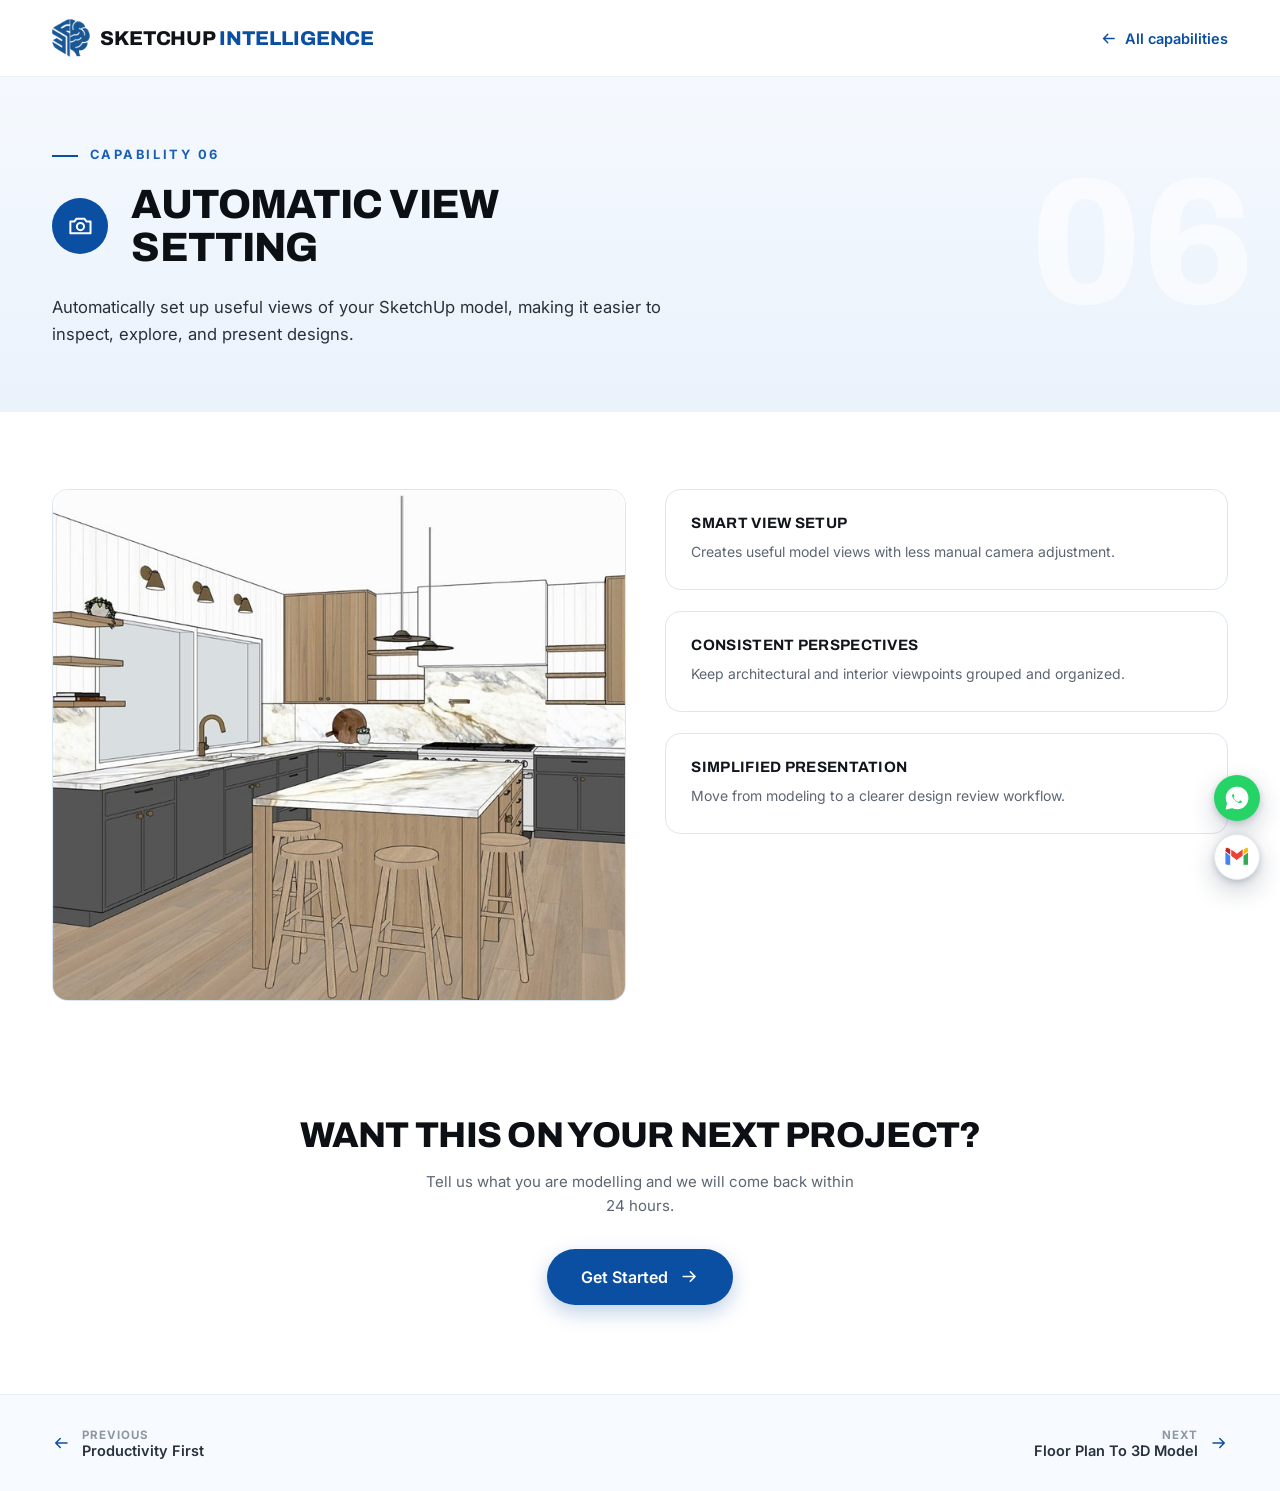
==== commit 699e4cc6: "Redraw both shortcut marks properly The WhatsApp glyph was the outline version - a thin white ring w" ====
--- a/capabilities/automatic-view-setting.html
+++ b/capabilities/automatic-view-setting.html
@@ -104,19 +104,19 @@
        WhatsApp is an icon rather than a link until a number exists. -->
   <div class="quick-contact">
     <span class="qc-btn qc-whatsapp" role="img" aria-label="WhatsApp">
-      <svg viewBox="0 0 24 24" aria-hidden="true">
-        <path fill="#fff" d="M17.47 14.38c-.3-.15-1.75-.86-2.02-.96-.27-.1-.47-.15-.66.15-.2.29-.76.96-.94 1.16-.17.2-.34.22-.64.08-.3-.15-1.25-.46-2.39-1.47-.88-.79-1.48-1.76-1.65-2.05-.17-.3-.02-.46.13-.6.13-.14.3-.35.45-.53.15-.17.2-.29.3-.49.1-.2.05-.37-.02-.52-.08-.15-.67-1.6-.92-2.19-.24-.58-.49-.5-.67-.51h-.57c-.2 0-.52.07-.79.37-.27.3-1.04 1.01-1.04 2.47s1.06 2.87 1.21 3.07c.15.2 2.09 3.19 5.07 4.47.71.3 1.26.49 1.69.63.71.22 1.36.19 1.87.12.57-.09 1.75-.72 1.99-1.41.25-.69.25-1.28.18-1.4-.08-.12-.27-.2-.57-.34z"/>
-        <path fill="#fff" d="M12.04 2C6.58 2 2.13 6.45 2.13 11.91c0 1.76.46 3.45 1.32 4.96L2 22l5.25-1.38a9.9 9.9 0 0 0 4.79 1.22h.01c5.46 0 9.9-4.45 9.9-9.91 0-2.65-1.03-5.14-2.9-7.01A9.82 9.82 0 0 0 12.04 2zm0 18.13h-.01a8.2 8.2 0 0 1-4.19-1.15l-.3-.18-3.11.82.83-3.04-.2-.31a8.17 8.17 0 0 1-1.25-4.36c0-4.54 3.7-8.24 8.24-8.24 2.2 0 4.27.86 5.82 2.42a8.19 8.19 0 0 1 2.41 5.83c0 4.54-3.7 8.21-8.24 8.21z"/>
+      <svg viewBox="0 0 32 32" aria-hidden="true">
+        <path fill="#fff" d="M16.1 3C8.9 3 3.1 8.8 3.1 16c0 2.3.6 4.5 1.7 6.4L3 29.6l7.4-1.9c1.8 1 3.9 1.5 6 1.5h.01C23.6 29.2 29.4 23.4 29.4 16.2S23.6 3 16.4 3h-.3z"/>
+        <path fill="#25d366" d="M22.5 19.3c-.3-.2-2-1-2.3-1.1-.3-.1-.6-.2-.8.2-.2.3-.9 1.1-1.1 1.4-.2.2-.4.3-.8.1-.3-.2-1.4-.5-2.7-1.7-1-.9-1.7-2-1.9-2.3-.2-.3 0-.5.2-.7.2-.2.3-.4.5-.6.2-.2.2-.3.3-.6.1-.2.1-.4 0-.6-.1-.2-.8-1.9-1.1-2.6-.3-.6-.6-.5-.8-.6h-.7c-.2 0-.6.1-.9.4-.3.3-1.2 1.2-1.2 2.9 0 1.7 1.2 3.3 1.4 3.6.2.2 2.4 3.8 5.9 5.3.8.4 1.5.6 2 .7.8.3 1.6.2 2.2.1.7-.1 2-.8 2.3-1.7.3-.8.3-1.5.2-1.7-.1-.1-.3-.2-.7-.4z"/>
       </svg>
     </span>
 
     <a class="qc-btn qc-mail" href="../index.html#get-started" aria-label="Email us">
-      <svg viewBox="0 0 48 48" aria-hidden="true">
-        <path fill="#4caf50" d="M45 16.2l-5 2.75-5 4.75V40h7a3 3 0 0 0 3-3V16.2z"/>
-        <path fill="#1e88e5" d="M3 16.2l3.61 1.71L13 23.7V40H6a3 3 0 0 1-3-3V16.2z"/>
-        <path fill="#e53935" d="M35 11.2L24 19.45 13 11.2l-1 5.8 1 6.7 11 8.25 11-8.25 1-6.7z"/>
-        <path fill="#c62828" d="M3 12.3v3.9l10 7.5V11.2L9.88 8.86A4.3 4.3 0 0 0 7.3 8 4.3 4.3 0 0 0 3 12.3z"/>
-        <path fill="#fbc02d" d="M45 12.3v3.9l-10 7.5V11.2l3.12-2.34A4.3 4.3 0 0 1 40.7 8 4.3 4.3 0 0 1 45 12.3z"/>
+      <svg viewBox="0 0 52 40" aria-hidden="true">
+        <path fill="#4285f4" d="M3.6 40h8.8V18.9L0 9.5v26.9C0 38 1.6 40 3.6 40z"/>
+        <path fill="#34a853" d="M39.6 40h8.8c2 0 3.6-2 3.6-3.6V9.5l-12.4 9.4V40z"/>
+        <path fill="#fbbc04" d="M39.6 3.6v15.3L52 9.5v-4c0-3.7-4.2-5.8-7.2-3.6l-5.2 3.7z"/>
+        <path fill="#ea4335" d="M12.4 18.9V3.6L26 13.8 39.6 3.6v15.3L26 29.1z"/>
+        <path fill="#c5221f" d="M0 5.5v4l12.4 9.4V3.6L7.2 1.9C4.2-.3 0 1.8 0 5.5z"/>
       </svg>
     </a>
   </div>
--- a/styles.css
+++ b/styles.css
@@ -1398,9 +1398,9 @@
   border: 1px solid #e1e8f2;
 }
 
-/* the Gmail envelope is wider than it is tall, so it needs less width
-   than the WhatsApp glyph to look the same size on the disc */
-.qc-mail svg { width: 50%; height: 50%; }
+/* The Gmail envelope is landscape, so it takes its height from the
+   artwork rather than being squared off with the WhatsApp glyph. */
+.qc-mail svg { width: 54%; height: auto; }
 
 .qc-btn:hover {
   transform: translateY(-3px);
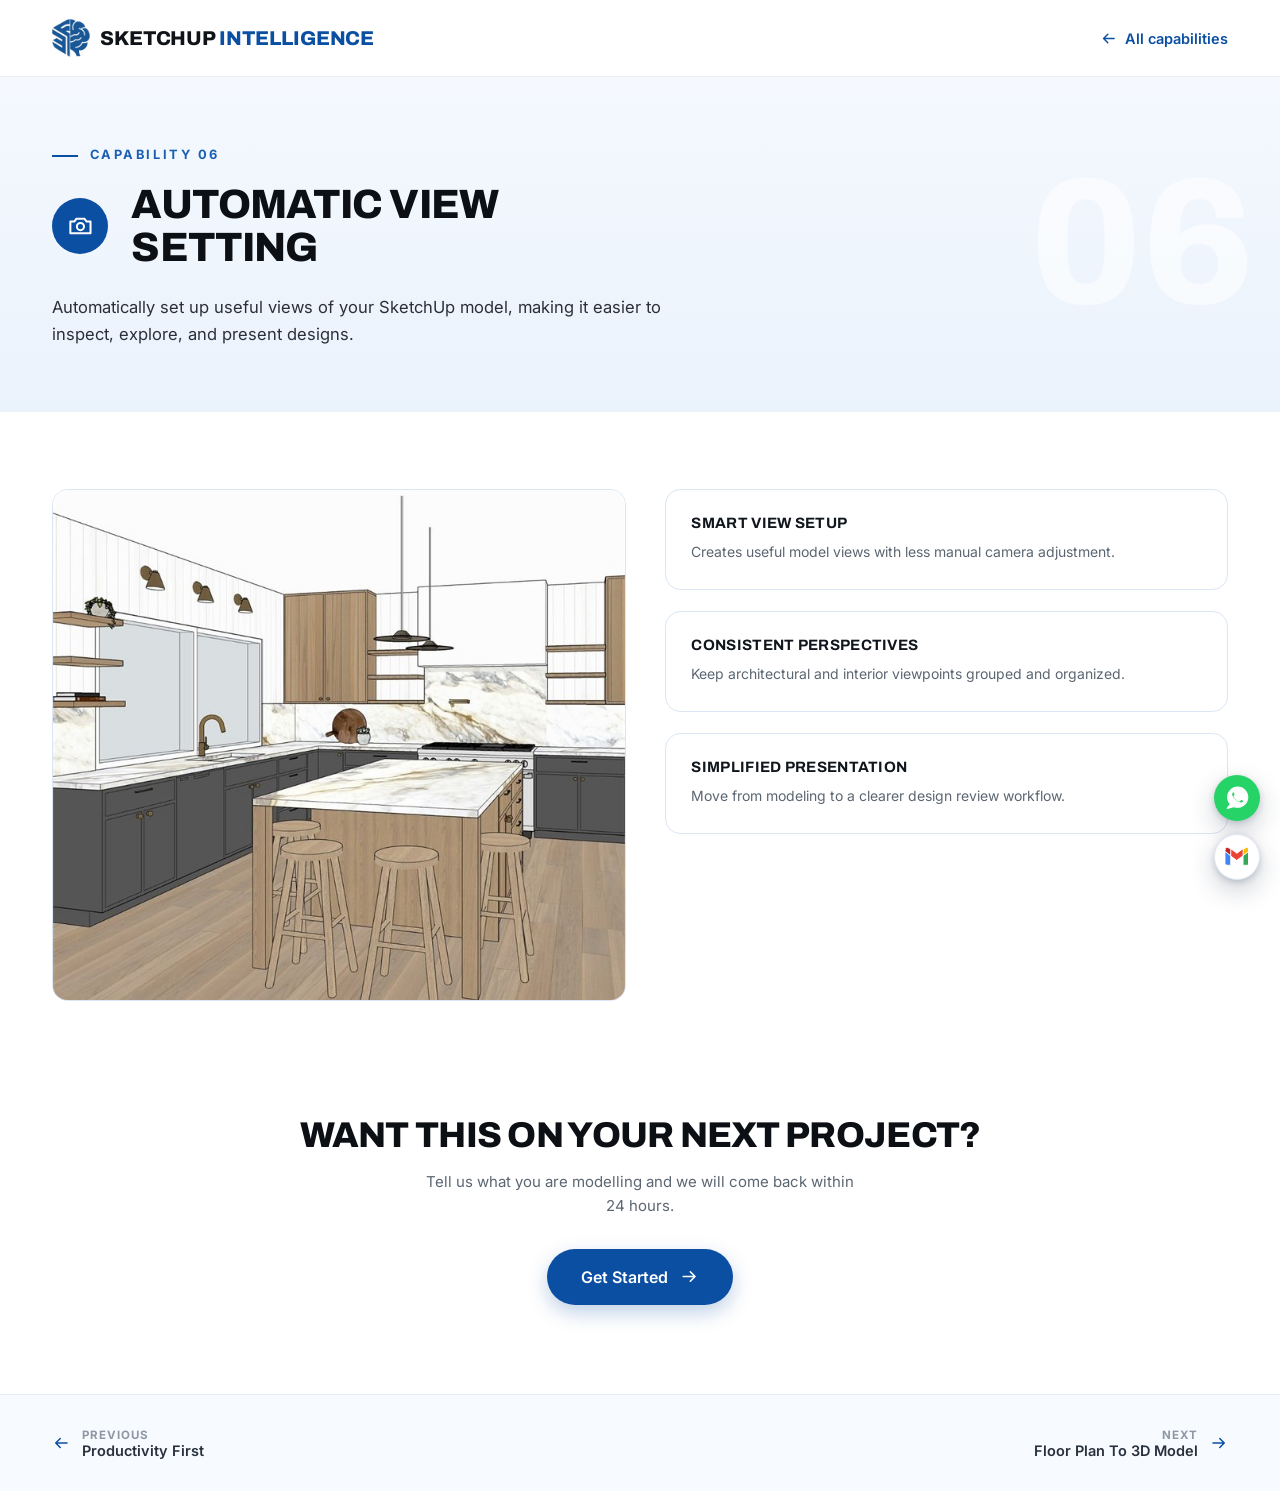
==== commit 6699f577: "Rebuild the WhatsApp mark from primitives The bubble was a hand-transcribed outline path, and it fac" ====
--- a/capabilities/automatic-view-setting.html
+++ b/capabilities/automatic-view-setting.html
@@ -101,12 +101,19 @@
   </main>
 
   <!-- Floating contact shortcuts, fixed bottom-right on every page.
-       WhatsApp is an icon rather than a link until a number exists. -->
+       WhatsApp is an icon rather than a link until a number exists.
+
+       The bubble is a real <circle> plus an overlapping tail, not one
+       transcribed outline - a hand-copied silhouette kept faceting into
+       straight chords where it should have been round. -->
   <div class="quick-contact">
     <span class="qc-btn qc-whatsapp" role="img" aria-label="WhatsApp">
       <svg viewBox="0 0 32 32" aria-hidden="true">
-        <path fill="#fff" d="M16.1 3C8.9 3 3.1 8.8 3.1 16c0 2.3.6 4.5 1.7 6.4L3 29.6l7.4-1.9c1.8 1 3.9 1.5 6 1.5h.01C23.6 29.2 29.4 23.4 29.4 16.2S23.6 3 16.4 3h-.3z"/>
-        <path fill="#25d366" d="M22.5 19.3c-.3-.2-2-1-2.3-1.1-.3-.1-.6-.2-.8.2-.2.3-.9 1.1-1.1 1.4-.2.2-.4.3-.8.1-.3-.2-1.4-.5-2.7-1.7-1-.9-1.7-2-1.9-2.3-.2-.3 0-.5.2-.7.2-.2.3-.4.5-.6.2-.2.2-.3.3-.6.1-.2.1-.4 0-.6-.1-.2-.8-1.9-1.1-2.6-.3-.6-.6-.5-.8-.6h-.7c-.2 0-.6.1-.9.4-.3.3-1.2 1.2-1.2 2.9 0 1.7 1.2 3.3 1.4 3.6.2.2 2.4 3.8 5.9 5.3.8.4 1.5.6 2 .7.8.3 1.6.2 2.2.1.7-.1 2-.8 2.3-1.7.3-.8.3-1.5.2-1.7-.1-.1-.3-.2-.7-.4z"/>
+        <circle cx="17" cy="15.2" r="12.3" fill="#fff"/>
+        <path fill="#fff" d="M9.8 21.9 4.2 28.8l8.9-2.3z"/>
+        <g transform="translate(17 15.2) scale(1.34) translate(-12.05 -11.9)">
+          <path fill="#25d366" d="M17.472 14.382c-.297-.149-1.758-.867-2.03-.967-.273-.099-.471-.148-.67.15-.197.297-.767.966-.94 1.164-.173.199-.347.223-.644.075-.297-.15-1.255-.463-2.39-1.475-.883-.788-1.48-1.761-1.653-2.059-.173-.297-.018-.458.13-.606.134-.133.298-.347.446-.52.149-.174.198-.298.298-.497.099-.198.05-.371-.025-.52-.075-.149-.669-1.612-.916-2.207-.242-.579-.487-.5-.669-.51-.173-.008-.371-.01-.57-.01-.198 0-.52.074-.792.372-.272.297-1.04 1.016-1.04 2.479 0 1.462 1.065 2.875 1.213 3.074.149.198 2.096 3.2 5.077 4.487.709.306 1.262.489 1.694.625.712.227 1.36.195 1.871.118.571-.085 1.758-.719 2.006-1.413.248-.694.248-1.289.173-1.413-.074-.124-.272-.198-.57-.347"/>
+        </g>
       </svg>
     </span>
 
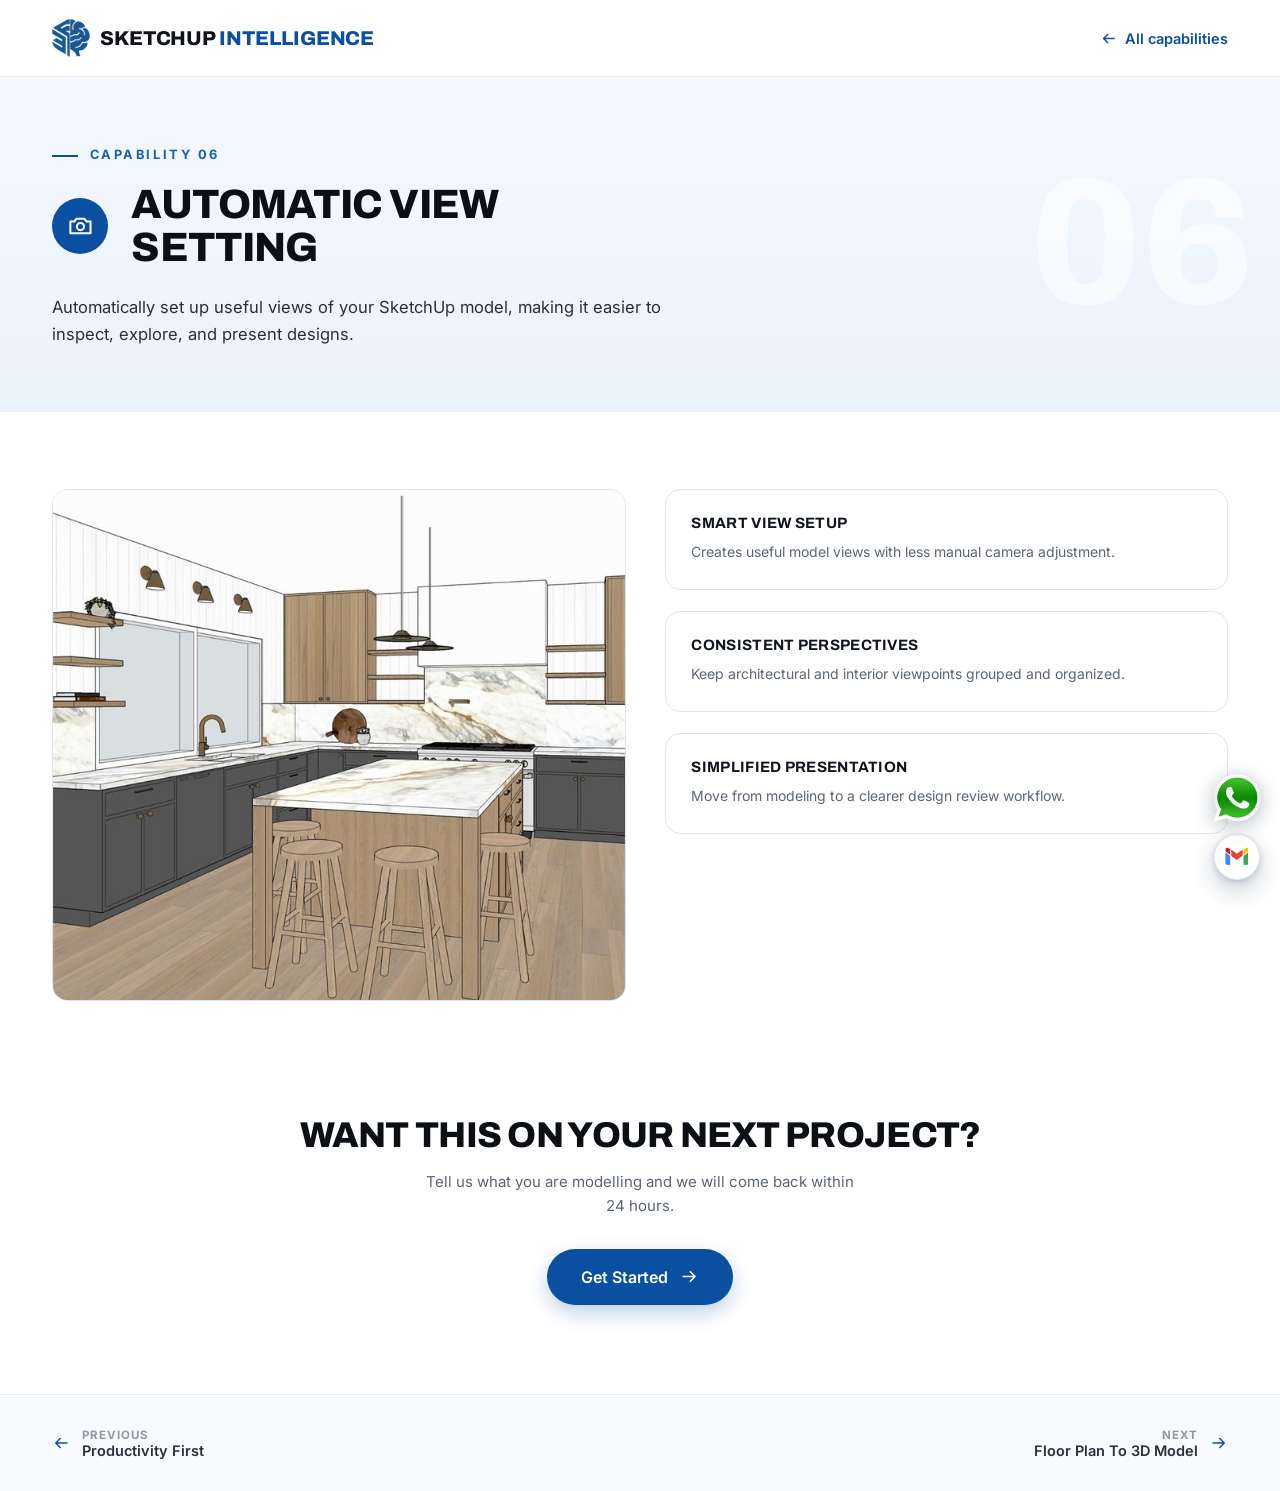
==== commit f109d53c: "Use the supplied WhatsApp artwork for the shortcut Replaces the drawn glyph with the PNG provided, r" ====
--- a/capabilities/automatic-view-setting.html
+++ b/capabilities/automatic-view-setting.html
@@ -108,13 +108,7 @@
        straight chords where it should have been round. -->
   <div class="quick-contact">
     <span class="qc-btn qc-whatsapp" role="img" aria-label="WhatsApp">
-      <svg viewBox="0 0 32 32" aria-hidden="true">
-        <circle cx="17" cy="15.2" r="12.3" fill="#fff"/>
-        <path fill="#fff" d="M9.8 21.9 4.2 28.8l8.9-2.3z"/>
-        <g transform="translate(17 15.2) scale(1.34) translate(-12.05 -11.9)">
-          <path fill="#25d366" d="M17.472 14.382c-.297-.149-1.758-.867-2.03-.967-.273-.099-.471-.148-.67.15-.197.297-.767.966-.94 1.164-.173.199-.347.223-.644.075-.297-.15-1.255-.463-2.39-1.475-.883-.788-1.48-1.761-1.653-2.059-.173-.297-.018-.458.13-.606.134-.133.298-.347.446-.52.149-.174.198-.298.298-.497.099-.198.05-.371-.025-.52-.075-.149-.669-1.612-.916-2.207-.242-.579-.487-.5-.669-.51-.173-.008-.371-.01-.57-.01-.198 0-.52.074-.792.372-.272.297-1.04 1.016-1.04 2.479 0 1.462 1.065 2.875 1.213 3.074.149.198 2.096 3.2 5.077 4.487.709.306 1.262.489 1.694.625.712.227 1.36.195 1.871.118.571-.085 1.758-.719 2.006-1.413.248-.694.248-1.289.173-1.413-.074-.124-.272-.198-.57-.347"/>
-        </g>
-      </svg>
+      <img src="../assets/whatsapp.png" alt="" />
     </span>
 
     <a class="qc-btn qc-mail" href="../index.html#get-started" aria-label="Email us">
--- a/styles.css
+++ b/styles.css
@@ -1388,10 +1388,38 @@
   display: block;
 }
 
-/* Each mark is carried at its own brand colour, so the disc behind it is
-   whatever that logo is normally set on: WhatsApp's green with the glyph
-   knocked out white, Gmail's envelope on white. */
-.qc-whatsapp { background: #25d366; }
+/* Gmail is a glyph that needs a surface under it; WhatsApp is supplied
+   artwork that already carries its own bubble and white keyline, so it
+   sits on nothing. */
+
+.qc-whatsapp {
+  background: none;
+  /* box-shadow would trace the square bounding box around transparent
+     artwork - drop-shadow follows the bubble's actual alpha instead */
+  box-shadow: none;
+  filter: drop-shadow(0 4px 10px rgba(16, 36, 64, .3));
+}
+
+.qc-whatsapp:hover {
+  box-shadow: none;
+  filter: drop-shadow(0 8px 17px rgba(16, 36, 64, .36));
+}
+
+/* The bubble sits inside its own keyline and leaves room for the tail,
+   so at the same box size it reads smaller than the Gmail disc beside
+   it. Oversizing the artwork lines the two up optically; it overflows
+   the box, which is harmless with no background behind it. */
+/* Scaled with a transform, not a percentage size: at 114% width/height
+   the image grew the button, which grew the image again, and the pair
+   settled on a non-square box that squashed the bubble. A transform is
+   purely visual, so the button keeps its own dimensions. */
+.qc-whatsapp img {
+  width: 100%;
+  height: 100%;
+  max-width: none;
+  display: block;
+  transform: scale(1.14);
+}
 
 .qc-mail {
   background: #fff;
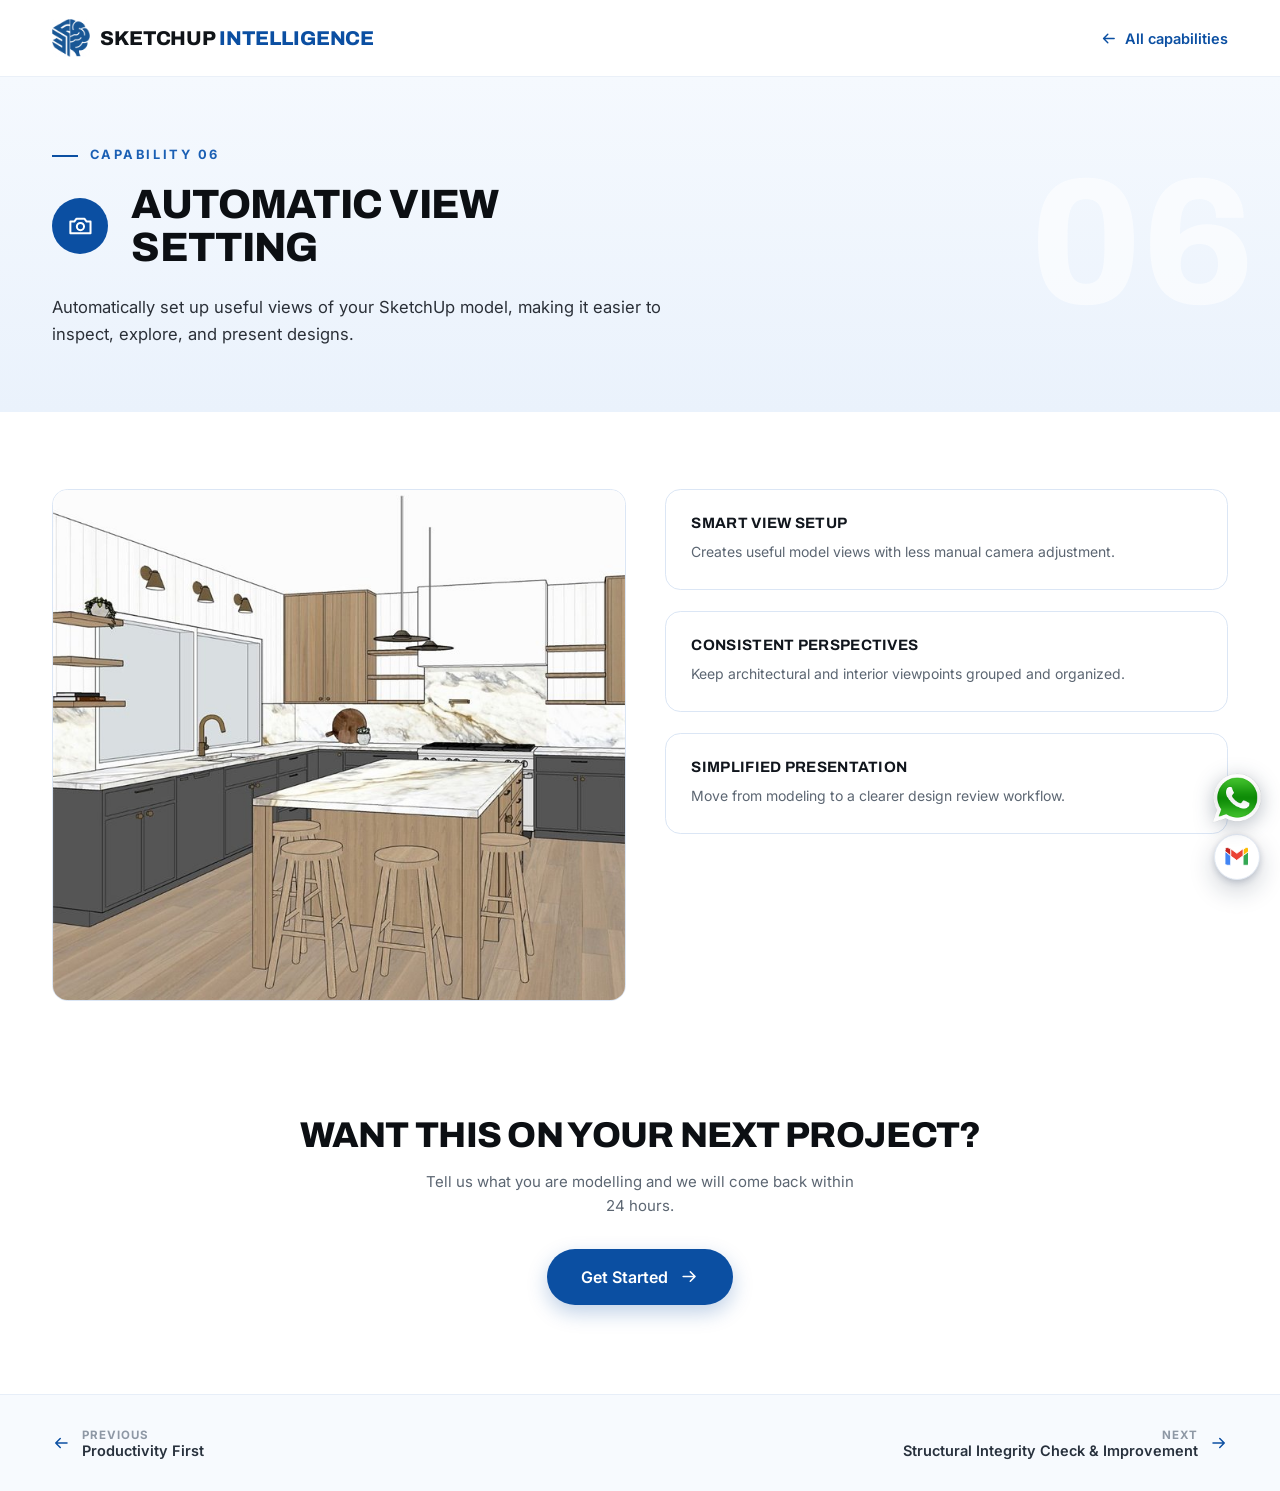
==== commit 38888a21: "Give capability 07 a detail page Card 07 gets its Learn more button back, pointing at a new structur" ====
--- a/capabilities/automatic-view-setting.html
+++ b/capabilities/automatic-view-setting.html
@@ -92,8 +92,8 @@
           <svg viewBox="0 0 24 24" aria-hidden="true"><path d="M20 12H5M11 18l-6-6 6-6" /></svg>
           <span><em>Previous</em>Productivity First</span>
         </a>
-        <a class="cap-nav-link next" href="floor-plan-to-3d-model.html" data-reveal="right">
-          <span><em>Next</em>Floor Plan To 3D Model</span>
+        <a class="cap-nav-link next" href="structural-integrity-check.html" data-reveal="right">
+          <span><em>Next</em>Structural Integrity Check &amp; Improvement</span>
           <svg viewBox="0 0 24 24" aria-hidden="true"><path d="M4 12h15M13 6l6 6-6 6" /></svg>
         </a>
       </div>
@@ -101,11 +101,7 @@
   </main>
 
   <!-- Floating contact shortcuts, fixed bottom-right on every page.
-       WhatsApp is an icon rather than a link until a number exists.
-
-       The bubble is a real <circle> plus an overlapping tail, not one
-       transcribed outline - a hand-copied silhouette kept faceting into
-       straight chords where it should have been round. -->
+       WhatsApp is an icon rather than a link until a number exists. -->
   <div class="quick-contact">
     <span class="qc-btn qc-whatsapp" role="img" aria-label="WhatsApp">
       <img src="../assets/whatsapp.png" alt="" />
--- a/styles.css
+++ b/styles.css
@@ -696,12 +696,13 @@
 /* Each card pins 64px lower than the one before, so the pile shows every
    icon and number down to the live card. Cards deeper in the pile sit
    fractionally smaller so the stacked edges taper away. */
-.fcard:nth-child(1) { top: clamp(78px, 11vh, 120px);              transform: scale(.962); }
-.fcard:nth-child(2) { top: calc(clamp(78px, 11vh, 120px) +  64px); transform: scale(.970); }
-.fcard:nth-child(3) { top: calc(clamp(78px, 11vh, 120px) + 128px); transform: scale(.978); }
-.fcard:nth-child(4) { top: calc(clamp(78px, 11vh, 120px) + 192px); transform: scale(.986); }
-.fcard:nth-child(5) { top: calc(clamp(78px, 11vh, 120px) + 256px); transform: scale(.993); }
-.fcard:nth-child(6) { top: calc(clamp(78px, 11vh, 120px) + 320px); transform: none; }
+.fcard:nth-child(1) { top: clamp(78px, 11vh, 120px);              transform: scale(.956); }
+.fcard:nth-child(2) { top: calc(clamp(78px, 11vh, 120px) +  64px); transform: scale(.962); }
+.fcard:nth-child(3) { top: calc(clamp(78px, 11vh, 120px) + 128px); transform: scale(.970); }
+.fcard:nth-child(4) { top: calc(clamp(78px, 11vh, 120px) + 192px); transform: scale(.978); }
+.fcard:nth-child(5) { top: calc(clamp(78px, 11vh, 120px) + 256px); transform: scale(.986); }
+.fcard:nth-child(6) { top: calc(clamp(78px, 11vh, 120px) + 320px); transform: scale(.993); }
+.fcard:nth-child(7) { top: calc(clamp(78px, 11vh, 120px) + 384px); transform: none; }
 
 /* after the per-card rules so it wins */
 .fgrid .fcard:hover { transform: scale(1) translateY(-4px); }
@@ -1137,6 +1138,7 @@
   .fcard:nth-child(4) { top: calc(clamp(68px, 9vh, 92px) + 156px); }
   .fcard:nth-child(5) { top: calc(clamp(68px, 9vh, 92px) + 208px); }
   .fcard:nth-child(6) { top: calc(clamp(68px, 9vh, 92px) + 260px); }
+  .fcard:nth-child(7) { top: calc(clamp(68px, 9vh, 92px) + 312px); }
   .why-grid { grid-template-columns: repeat(2, minmax(0, 1fr)); }
   .intro-mark { width: 220px; opacity: .04; }
 }
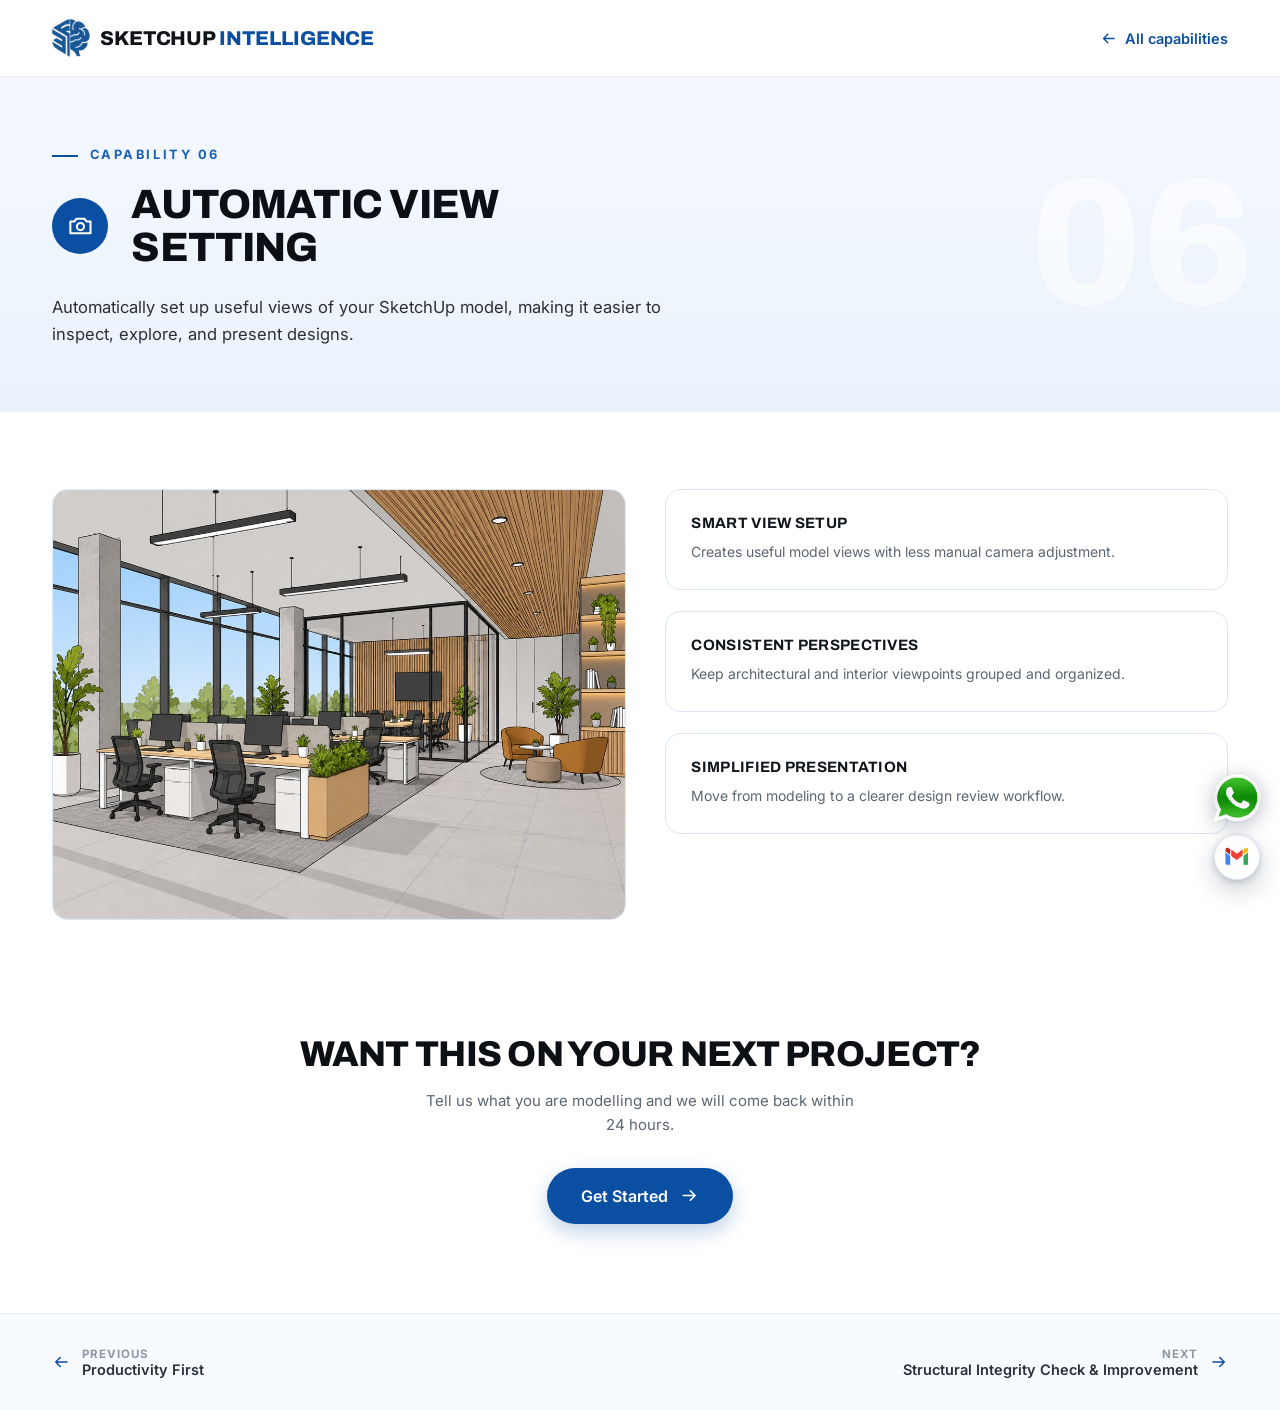
==== commit 0cd7a0d8: "Replace the artwork on six capability sections Swaps in the supplied renders for Custom Furniture, I" ====
--- a/capabilities/automatic-view-setting.html
+++ b/capabilities/automatic-view-setting.html
@@ -55,7 +55,7 @@
       <div class="shell">
         <div class="cap-split">
           <figure class="cap-shot" data-reveal="left">
-            <img src="../assets/cap-view-setting.jpg" alt="An interior view of a modelled kitchen, framed ready for presentation" />
+            <img src="../assets/cap-view-setting.jpg" alt="An interior view of a modelled open-plan office, framed ready for presentation" />
           </figure>
           <div class="cap-points is-stacked">
             <article class="cap-point" data-reveal="right">
